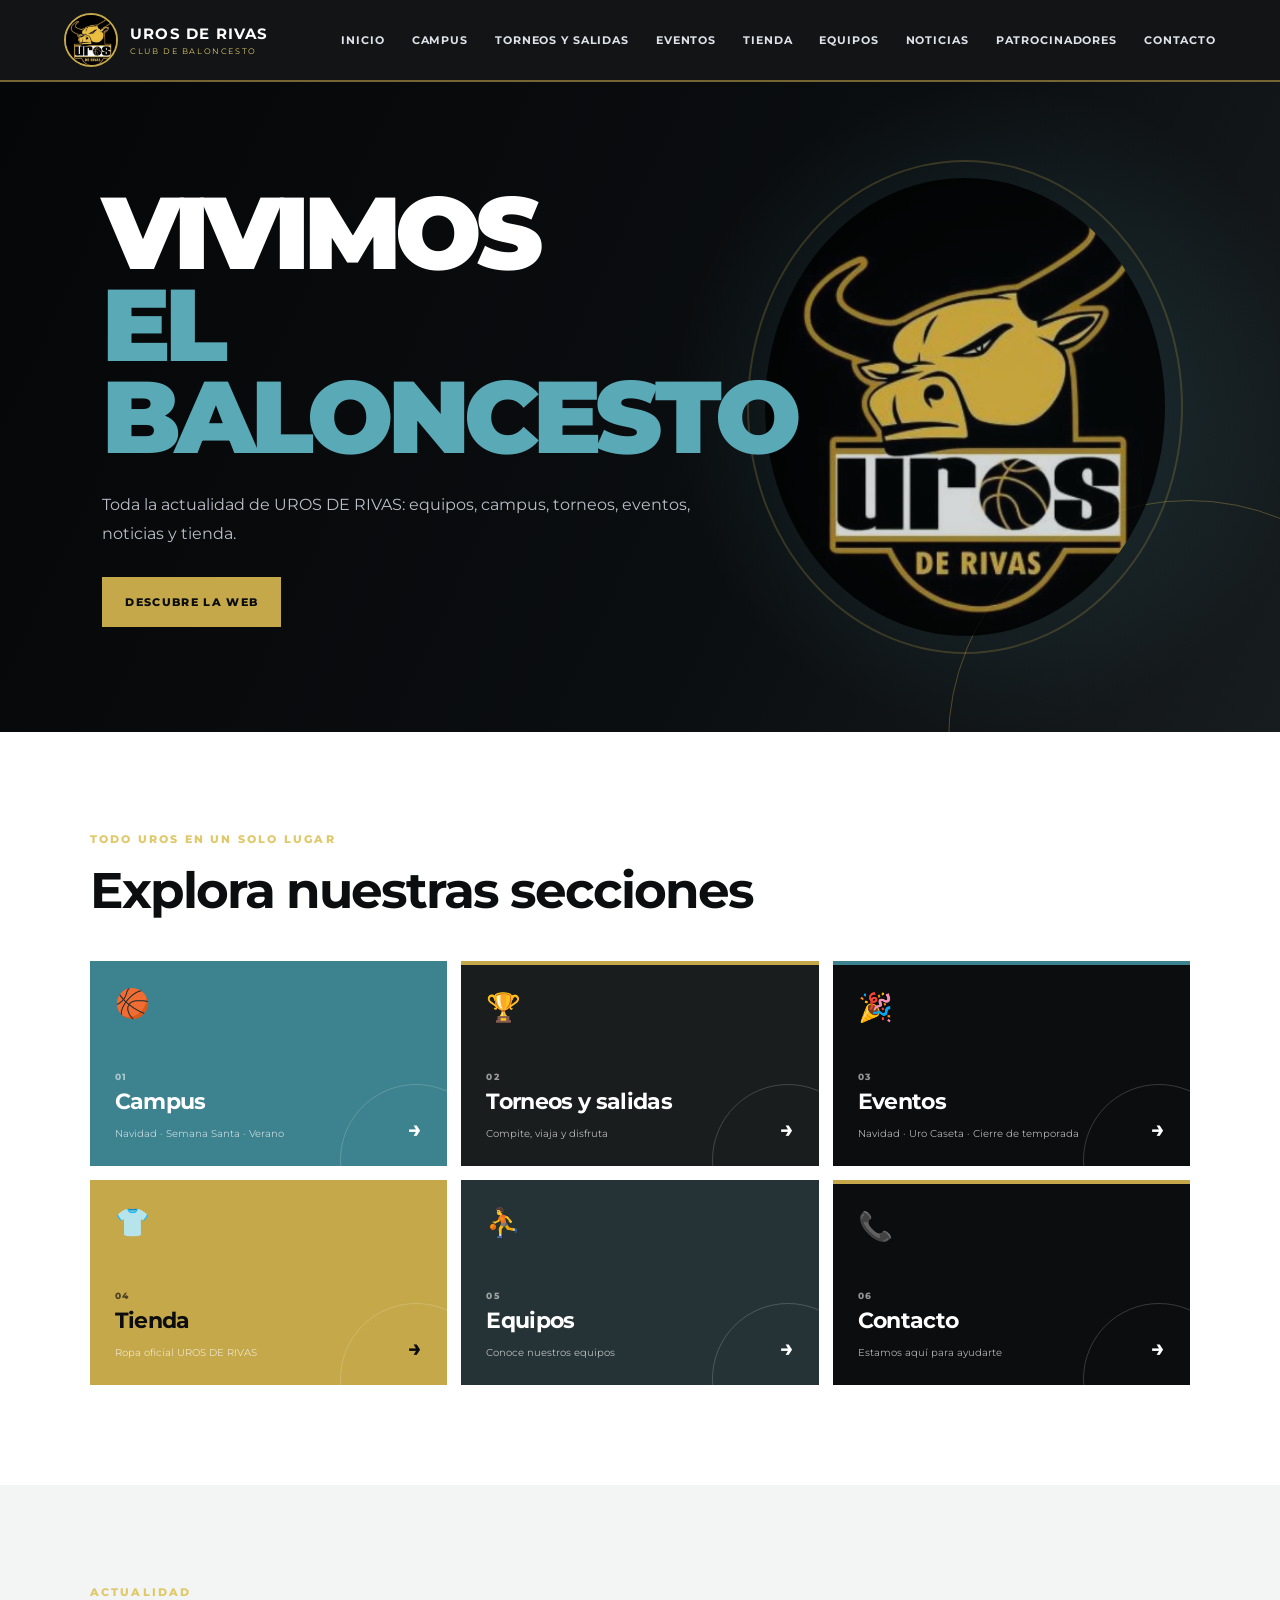
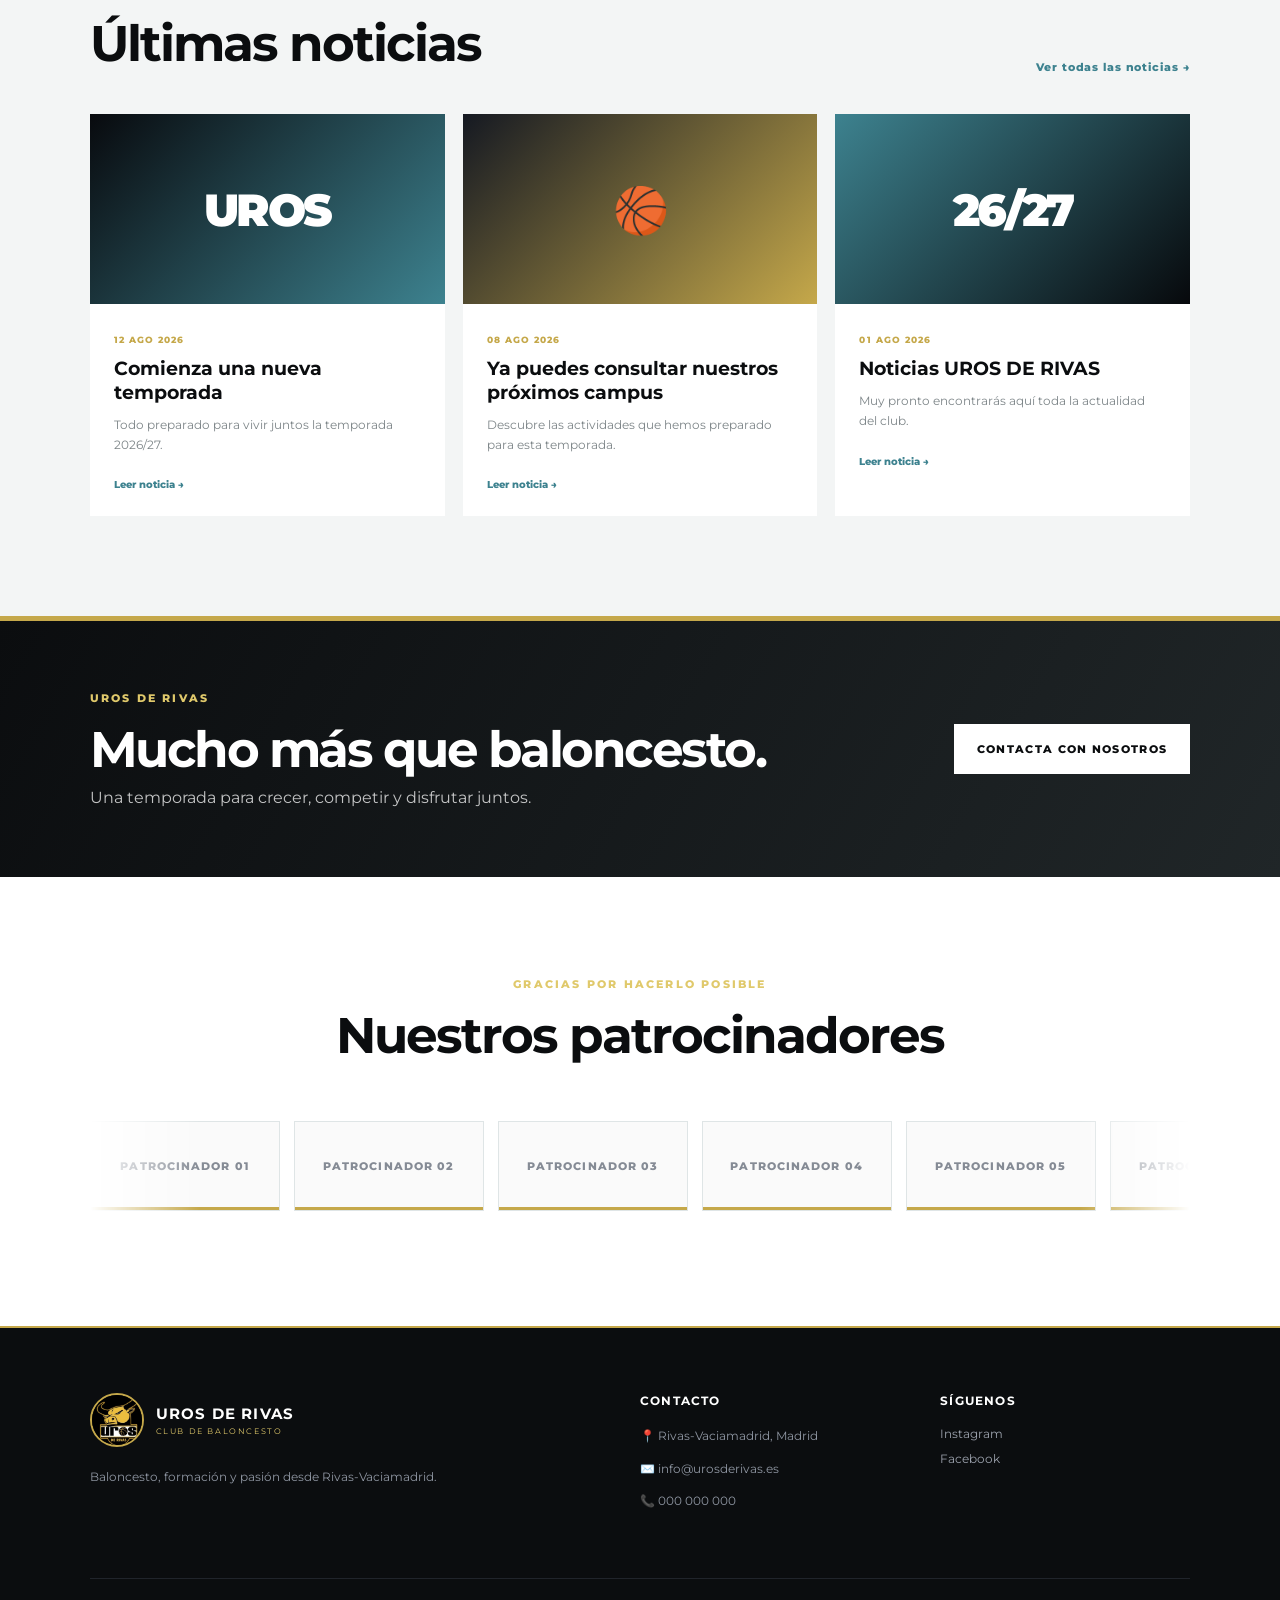
==== index.html @ 4a34b418 "Add files via upload" ====
<!DOCTYPE html>
<html lang="es">
<head>
  <meta charset="UTF-8">
  <meta name="viewport" content="width=device-width, initial-scale=1.0">
  <title>UROS DE RIVAS | Club de Baloncesto</title>
  <meta name="description" content="Web oficial de UROS DE RIVAS - Club de Baloncesto">
  <link rel="stylesheet" href="style.css">
</head>
<body>

<header class="site-header">
  <a class="brand" href="#inicio" aria-label="UROS DE RIVAS - Inicio">
    <img src="img/logo-uros.jpeg" alt="Escudo UROS DE RIVAS">
    <span>
      <strong>UROS DE RIVAS</strong>
      <small>CLUB DE BALONCESTO</small>
    </span>
  </a>

  <button class="menu-toggle" aria-label="Abrir menú" aria-expanded="false">☰</button>

  <nav class="main-nav">
    <a href="#inicio">Inicio</a>
    <a href="#campus">Campus</a>
    <a href="#torneos">Torneos y salidas</a>
    <a href="#eventos">Eventos</a>
    <a href="#tienda">Tienda</a>
    <a href="#equipos">Equipos</a>
    <a href="#noticias">Noticias</a>
    <a href="#patrocinadores">Patrocinadores</a>
    <a href="#contacto">Contacto</a>
  </nav>
</header>

<main id="inicio">

  <section class="hero">
    <div class="hero-content">
      <h1>VIVIMOS<br><span>EL BALONCESTO</span></h1>
      <p class="hero-text">
        Toda la actualidad de UROS DE RIVAS: equipos, campus,
        torneos, eventos, noticias y tienda.
      </p>
      <a class="btn btn-primary" href="#secciones">DESCUBRE LA WEB</a>
    </div>

    <div class="hero-logo">
      <img src="img/logo-uros.jpeg" alt="" aria-hidden="true">
    </div>
  </section>

  <section class="section" id="secciones">
    <div class="section-heading">
      <p class="eyebrow">TODO UROS EN UN SOLO LUGAR</p>
      <h2>Explora nuestras secciones</h2>
    </div>

    <div class="card-grid">
      <a class="feature-card card-campus" id="campus" href="#">
        <span class="card-icon">🏀</span>
        <div>
          <p>01</p>
          <h3>Campus</h3>
          <span>Navidad · Semana Santa · Verano</span>
        </div>
        <b>→</b>
      </a>

      <a class="feature-card card-torneos" id="torneos" href="#">
        <span class="card-icon">🏆</span>
        <div>
          <p>02</p>
          <h3>Torneos y salidas</h3>
          <span>Compite, viaja y disfruta</span>
        </div>
        <b>→</b>
      </a>

      <a class="feature-card card-eventos" id="eventos" href="#">
        <span class="card-icon">🎉</span>
        <div>
          <p>03</p>
          <h3>Eventos</h3>
          <span>Navidad · Uro Caseta · Cierre de temporada</span>
        </div>
        <b>→</b>
      </a>

      <a class="feature-card card-tienda" id="tienda" href="#">
        <span class="card-icon">👕</span>
        <div>
          <p>04</p>
          <h3>Tienda</h3>
          <span>Ropa oficial UROS DE RIVAS</span>
        </div>
        <b>→</b>
      </a>

      <a class="feature-card card-equipos" id="equipos" href="#">
        <span class="card-icon">⛹️</span>
        <div>
          <p>05</p>
          <h3>Equipos</h3>
          <span>Conoce nuestros equipos</span>
        </div>
        <b>→</b>
      </a>

      <a class="feature-card card-contacto" href="#contacto">
        <span class="card-icon">📞</span>
        <div>
          <p>06</p>
          <h3>Contacto</h3>
          <span>Estamos aquí para ayudarte</span>
        </div>
        <b>→</b>
      </a>
    </div>
  </section>

  <section class="news-section section" id="noticias">
    <div class="section-heading news-heading">
      <div>
        <p class="eyebrow">ACTUALIDAD</p>
        <h2>Últimas noticias</h2>
      </div>
      <a class="text-link" href="#">Ver todas las noticias →</a>
    </div>

    <div class="news-grid">
      <article class="news-card">
        <div class="news-image image-one"><span>UROS</span></div>
        <div class="news-body">
          <time>12 AGO 2026</time>
          <h3>Comienza una nueva temporada</h3>
          <p>Todo preparado para vivir juntos la temporada 2026/27.</p>
          <a href="#">Leer noticia →</a>
        </div>
      </article>

      <article class="news-card">
        <div class="news-image image-two"><span>🏀</span></div>
        <div class="news-body">
          <time>08 AGO 2026</time>
          <h3>Ya puedes consultar nuestros próximos campus</h3>
          <p>Descubre las actividades que hemos preparado para esta temporada.</p>
          <a href="#">Leer noticia →</a>
        </div>
      </article>

      <article class="news-card">
        <div class="news-image image-three"><span>26/27</span></div>
        <div class="news-body">
          <time>01 AGO 2026</time>
          <h3>Noticias UROS DE RIVAS</h3>
          <p>Muy pronto encontrarás aquí toda la actualidad del club.</p>
          <a href="#">Leer noticia →</a>
        </div>
      </article>
    </div>
  </section>

  <section class="cta-section">
    <div>
      <p class="eyebrow">UROS DE RIVAS</p>
      <h2>Mucho más que baloncesto.</h2>
      <p>Una temporada para crecer, competir y disfrutar juntos.</p>
    </div>
    <a class="btn btn-light" href="#contacto">CONTACTA CON NOSOTROS</a>
  </section>

  <section class="sponsors-section section" id="patrocinadores">
    <div class="section-heading center">
      <p class="eyebrow">GRACIAS POR HACERLO POSIBLE</p>
      <h2>Nuestros patrocinadores</h2>
    </div>

    <div class="sponsor-marquee" aria-label="Patrocinadores">
      <div class="sponsor-track">
        <div class="sponsor">PATROCINADOR 01</div>
        <div class="sponsor">PATROCINADOR 02</div>
        <div class="sponsor">PATROCINADOR 03</div>
        <div class="sponsor">PATROCINADOR 04</div>
        <div class="sponsor">PATROCINADOR 05</div>
        <div class="sponsor">PATROCINADOR 06</div>
        <div class="sponsor">PATROCINADOR 01</div>
        <div class="sponsor">PATROCINADOR 02</div>
        <div class="sponsor">PATROCINADOR 03</div>
        <div class="sponsor">PATROCINADOR 04</div>
        <div class="sponsor">PATROCINADOR 05</div>
        <div class="sponsor">PATROCINADOR 06</div>
      </div>
    </div>
  </section>

</main>

<footer id="contacto">
  <div class="footer-main">
    <div>
      <a class="brand footer-brand" href="#inicio">
        <img src="img/logo-uros.jpeg" alt="Escudo UROS DE RIVAS">
        <span>
          <strong>UROS DE RIVAS</strong>
          <small>CLUB DE BALONCESTO</small>
        </span>
      </a>
      <p>Baloncesto, formación y pasión desde Rivas-Vaciamadrid.</p>
    </div>

    <div class="footer-contact">
      <h3>Contacto</h3>
      <p>📍 Rivas-Vaciamadrid, Madrid</p>
      <p>✉️ info@urosderivas.es</p>
      <p>📞 000 000 000</p>
    </div>

    <div>
      <h3>Síguenos</h3>
      <div class="socials">
        <a href="#">Instagram</a>
        <a href="#">Facebook</a>
      </div>
    </div>
  </div>

  <div class="footer-bottom">
    <span>© 2026 UROS DE RIVAS</span>
    <span>Todos los derechos reservados</span>
  </div>
</footer>

<script src="script.js"></script>
</body>
</html>
---- style.css ----
@import url('https://fonts.googleapis.com/css2?family=Montserrat:wght@400;500;600;700;800;900&display=swap');

:root {
  --black: #0b0d0f;
  --black-2: #1a1d1e;
  --white: #ffffff;
  --gold: #c5a84a;
  --gold-light: #e0c96b;
  --turquoise: #3d828f;
  --turquoise-light: #5aa9b6;
  --gray: #7d8588;
  --light: #f3f5f5;
  --line: #dfe5e6;
}

* { box-sizing: border-box; }
html { scroll-behavior: smooth; }
body {
  margin: 0;
  font-family: 'Montserrat', Arial, sans-serif;
  color: var(--black);
  background: var(--white);
}
a { color: inherit; text-decoration: none; }

.site-header {
  position: sticky;
  top: 0;
  z-index: 20;
  min-height: 82px;
  padding: 0 5vw;
  display: flex;
  align-items: center;
  justify-content: space-between;
  background: rgba(11,13,15,.97);
  color: white;
  border-bottom: 2px solid rgba(197,168,74,.55);
  backdrop-filter: blur(12px);
}

.brand {
  display: flex;
  align-items: center;
  gap: 12px;
}
.brand img {
  width: 54px;
  height: 54px;
  object-fit: cover;
  border-radius: 50%;
  border: 2px solid var(--gold);
  background: var(--black);
}
.brand strong {
  display: block;
  font-size: 15px;
  letter-spacing: .08em;
}
.brand small {
  display: block;
  margin-top: 3px;
  color: var(--gold-light);
  font-size: 8px;
  letter-spacing: .2em;
}

.main-nav {
  display: flex;
  align-items: center;
  gap: 27px;
}
.main-nav a {
  font-size: 11px;
  font-weight: 700;
  letter-spacing: .08em;
  text-transform: uppercase;
  color: #dfe2e8;
  transition: .2s ease;
}
.main-nav a:hover { color: var(--gold-light); }

.menu-toggle {
  display: none;
  border: 0;
  background: none;
  color: white;
  font-size: 26px;
  cursor: pointer;
}

.hero {
  min-height: 650px;
  position: relative;
  overflow: hidden;
  display: flex;
  align-items: center;
  padding: 80px 8vw;
  background:
    radial-gradient(circle at 78% 50%, rgba(61,130,143,.28), transparent 31%),
    linear-gradient(115deg, #050608 0%, #0b0e10 60%, #171c1e 100%);
  color: white;
}
.hero::after {
  content: '';
  position: absolute;
  width: 480px;
  height: 480px;
  right: -150px;
  bottom: -250px;
  border: 1px solid rgba(197,168,74,.35);
  border-radius: 50%;
}
.hero-content { max-width: 760px; position: relative; z-index: 2; }
.eyebrow {
  margin: 0 0 14px;
  color: var(--gold-light);
  font-size: 11px;
  font-weight: 800;
  letter-spacing: .2em;
}
.hero h1 {
  margin: 0;
  font-size: clamp(52px, 8vw, 105px);
  line-height: .9;
  font-weight: 900;
  letter-spacing: -.06em;
}
.hero h1 span { color: var(--turquoise-light); }
.hero-text {
  max-width: 590px;
  margin: 28px 0;
  color: #b9bec8;
  font-size: 16px;
  line-height: 1.8;
}
.btn {
  display: inline-flex;
  align-items: center;
  justify-content: center;
  min-height: 50px;
  padding: 0 23px;
  font-size: 11px;
  font-weight: 800;
  letter-spacing: .12em;
  transition: transform .2s ease, background .2s ease;
}
.btn:hover { transform: translateY(-2px); }
.btn-primary { background: var(--gold); color: var(--black); }
.btn-light { background: white; color: var(--black); }

.hero-logo {
  position: absolute;
  z-index: 1;
  right: 9%;
  top: 50%;
  width: min(34vw, 400px);
  aspect-ratio: 1;
  transform: translateY(-50%);
  display: grid;
  place-items: center;
  opacity: .82;
}
.hero-logo::before {
  content: '';
  position: absolute;
  inset: -18px;
  border: 2px solid rgba(197,168,74,.28);
  border-radius: 50%;
}
.hero-logo img {
  width: 100%;
  height: 100%;
  object-fit: cover;
  border-radius: 50%;
  mix-blend-mode: screen;
}

.section { padding: 100px 7vw; }
.section-heading { margin-bottom: 40px; }
.section-heading h2 {
  margin: 0;
  font-size: clamp(31px, 4vw, 50px);
  letter-spacing: -.04em;
}
.center { text-align: center; }

.card-grid {
  display: grid;
  grid-template-columns: repeat(3, 1fr);
  gap: 14px;
}
.feature-card {
  min-height: 205px;
  padding: 25px;
  display: flex;
  flex-direction: column;
  justify-content: space-between;
  position: relative;
  overflow: hidden;
  color: white;
  background: var(--black);
  transition: transform .25s ease, box-shadow .25s ease;
}
.feature-card:hover {
  transform: translateY(-5px);
  box-shadow: 0 16px 35px rgba(11,13,15,.16);
}
.feature-card::before {
  content: '';
  position: absolute;
  width: 150px;
  height: 150px;
  right: -45px;
  bottom: -70px;
  border: 1px solid rgba(255,255,255,.18);
  border-radius: 50%;
}
.card-campus { background: var(--turquoise); }
.card-torneos { background: var(--black-2); border-top: 4px solid var(--gold); }
.card-eventos { background: var(--black); border-top: 4px solid var(--turquoise); }
.card-tienda { background: var(--gold); color: var(--black); }
.card-equipos { background: #253337; }
.card-contacto { background: var(--black); border-top: 4px solid var(--gold); }

.card-icon { font-size: 28px; }
.feature-card p {
  margin: 0 0 6px;
  color: rgba(255,255,255,.55);
  font-size: 9px;
  font-weight: 800;
  letter-spacing: .15em;
}
.card-tienda p,
.card-tienda span:not(.card-icon) { color: rgba(11,13,15,.65); }
.feature-card h3 {
  margin: 0 0 7px;
  font-size: 22px;
  letter-spacing: -.03em;
}
.feature-card span:not(.card-icon) {
  color: rgba(255,255,255,.68);
  font-size: 10px;
  line-height: 1.5;
}
.feature-card b {
  position: absolute;
  right: 25px;
  bottom: 23px;
  font-size: 23px;
}

.news-section { background: var(--light); }
.news-heading {
  display: flex;
  align-items: end;
  justify-content: space-between;
}
.text-link {
  color: var(--turquoise);
  font-size: 11px;
  font-weight: 800;
  letter-spacing: .08em;
}
.news-grid {
  display: grid;
  grid-template-columns: repeat(3, 1fr);
  gap: 18px;
}
.news-card { background: white; }
.news-image {
  height: 190px;
  display: grid;
  place-items: center;
  color: white;
  font-size: 45px;
  font-weight: 900;
  letter-spacing: -.06em;
}
.image-one { background: linear-gradient(135deg, #080a0e, #3d828f); }
.image-two { background: linear-gradient(135deg, #151922, #c5a84a); }
.image-three { background: linear-gradient(135deg, #3d828f, #07090c); }
.news-body { padding: 24px; }
.news-body time {
  color: var(--gold);
  font-size: 9px;
  font-weight: 800;
  letter-spacing: .12em;
}
.news-body h3 {
  margin: 10px 0;
  font-size: 19px;
  line-height: 1.25;
}
.news-body p {
  margin: 0 0 18px;
  color: var(--gray);
  font-size: 12px;
  line-height: 1.7;
}
.news-body a {
  font-size: 10px;
  font-weight: 800;
  color: var(--turquoise);
}

.cta-section {
  padding: 70px 7vw;
  display: flex;
  align-items: center;
  justify-content: space-between;
  gap: 30px;
  background: linear-gradient(120deg, var(--black), #202628);
  color: white;
  border-top: 5px solid var(--gold);
}
.cta-section .eyebrow { color: var(--gold-light); }
.cta-section h2 {
  margin: 0 0 8px;
  font-size: clamp(30px, 4vw, 50px);
  letter-spacing: -.05em;
}
.cta-section p:last-child { margin: 0; color: rgba(255,255,255,.75); }

.sponsors-section { overflow: hidden; }
.sponsor-marquee {
  overflow: hidden;
  padding: 15px 0;
  mask-image: linear-gradient(to right, transparent, black 10%, black 90%, transparent);
}
.sponsor-track {
  width: max-content;
  display: flex;
  gap: 14px;
  animation: marquee 25s linear infinite;
}
.sponsor {
  min-width: 190px;
  height: 90px;
  display: grid;
  place-items: center;
  padding: 15px;
  border: 1px solid var(--line);
  background: #fafafa;
  color: #858b95;
  font-size: 11px;
  font-weight: 800;
  letter-spacing: .1em;
  box-shadow: inset 0 -3px 0 var(--gold);
}
@keyframes marquee { to { transform: translateX(-50%); } }

footer {
  background: var(--black);
  color: white;
  padding: 65px 7vw 20px;
  border-top: 2px solid var(--gold);
}
.footer-main {
  display: grid;
  grid-template-columns: 2fr 1fr 1fr;
  gap: 50px;
  padding-bottom: 55px;
}
.footer-brand { margin-bottom: 20px; }
.footer-main p {
  color: #8f96a2;
  font-size: 12px;
  line-height: 1.7;
}
.footer-main h3 {
  margin: 0 0 18px;
  font-size: 12px;
  letter-spacing: .1em;
  text-transform: uppercase;
}
.socials { display: flex; flex-direction: column; gap: 10px; }
.socials a { color: #9ca2ad; font-size: 12px; }
.socials a:hover { color: var(--gold-light); }
.footer-bottom {
  display: flex;
  justify-content: space-between;
  padding-top: 20px;
  border-top: 1px solid #20242b;
  color: #646b76;
  font-size: 9px;
  letter-spacing: .08em;
  text-transform: uppercase;
}

@media (max-width: 900px) {
  .main-nav { gap: 14px; }
  .main-nav a { font-size: 9px; }
  .card-grid, .news-grid { grid-template-columns: repeat(2, 1fr); }
  .hero { min-height: 580px; }
  .hero-logo { right: -8%; width: 390px; opacity: .28; }
}

@media (max-width: 680px) {
  .site-header { min-height: 70px; }
  .brand img { width: 48px; height: 48px; }
  .menu-toggle { display: block; }
  .main-nav {
    position: absolute;
    left: 0;
    right: 0;
    top: 70px;
    display: none;
    flex-direction: column;
    align-items: stretch;
    gap: 0;
    background: var(--black);
  }
  .main-nav.open { display: flex; }
  .main-nav a { padding: 16px 7vw; border-top: 1px solid #20242b; }
  .hero { padding: 70px 7vw; }
  .hero h1 { font-size: 54px; }
  .hero-logo { right: -25%; width: 330px; opacity: .22; }
  .section { padding: 70px 6vw; }
  .card-grid, .news-grid { grid-template-columns: 1fr; }
  .feature-card { min-height: 180px; }
  .news-heading, .cta-section { align-items: flex-start; flex-direction: column; }
  .cta-section { padding: 60px 6vw; }
  .footer-main { grid-template-columns: 1fr; gap: 30px; }
  .footer-bottom { flex-direction: column; gap: 8px; }
}
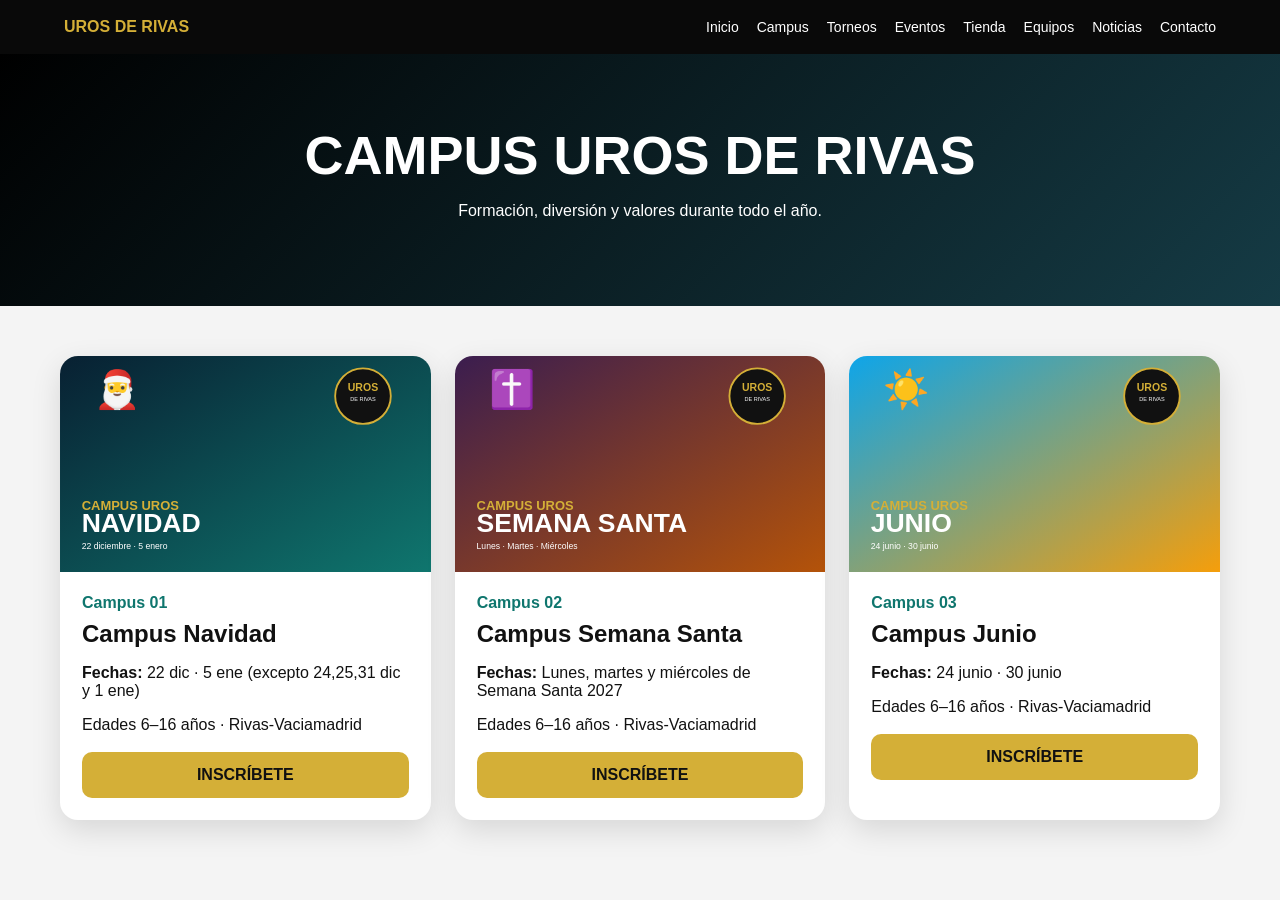
==== commit 9353c44e: "Add files via upload" ====
--- a/index.html
+++ b/index.html
@@ -1,236 +1,9 @@
-<!DOCTYPE html>
-<html lang="es">
-<head>
-  <meta charset="UTF-8">
-  <meta name="viewport" content="width=device-width, initial-scale=1.0">
-  <title>UROS DE RIVAS | Club de Baloncesto</title>
-  <meta name="description" content="Web oficial de UROS DE RIVAS - Club de Baloncesto">
-  <link rel="stylesheet" href="style.css">
-</head>
-<body>
-
-<header class="site-header">
-  <a class="brand" href="#inicio" aria-label="UROS DE RIVAS - Inicio">
-    <img src="img/logo-uros.jpeg" alt="Escudo UROS DE RIVAS">
-    <span>
-      <strong>UROS DE RIVAS</strong>
-      <small>CLUB DE BALONCESTO</small>
-    </span>
-  </a>
-
-  <button class="menu-toggle" aria-label="Abrir menú" aria-expanded="false">☰</button>
-
-  <nav class="main-nav">
-    <a href="#inicio">Inicio</a>
-    <a href="#campus">Campus</a>
-    <a href="#torneos">Torneos y salidas</a>
-    <a href="#eventos">Eventos</a>
-    <a href="#tienda">Tienda</a>
-    <a href="#equipos">Equipos</a>
-    <a href="#noticias">Noticias</a>
-    <a href="#patrocinadores">Patrocinadores</a>
-    <a href="#contacto">Contacto</a>
-  </nav>
-</header>
-
-<main id="inicio">
-
-  <section class="hero">
-    <div class="hero-content">
-      <h1>VIVIMOS<br><span>EL BALONCESTO</span></h1>
-      <p class="hero-text">
-        Toda la actualidad de UROS DE RIVAS: equipos, campus,
-        torneos, eventos, noticias y tienda.
-      </p>
-      <a class="btn btn-primary" href="#secciones">DESCUBRE LA WEB</a>
-    </div>
-
-    <div class="hero-logo">
-      <img src="img/logo-uros.jpeg" alt="" aria-hidden="true">
-    </div>
-  </section>
-
-  <section class="section" id="secciones">
-    <div class="section-heading">
-      <p class="eyebrow">TODO UROS EN UN SOLO LUGAR</p>
-      <h2>Explora nuestras secciones</h2>
-    </div>
-
-    <div class="card-grid">
-      <a class="feature-card card-campus" id="campus" href="#">
-        <span class="card-icon">🏀</span>
-        <div>
-          <p>01</p>
-          <h3>Campus</h3>
-          <span>Navidad · Semana Santa · Verano</span>
-        </div>
-        <b>→</b>
-      </a>
-
-      <a class="feature-card card-torneos" id="torneos" href="#">
-        <span class="card-icon">🏆</span>
-        <div>
-          <p>02</p>
-          <h3>Torneos y salidas</h3>
-          <span>Compite, viaja y disfruta</span>
-        </div>
-        <b>→</b>
-      </a>
-
-      <a class="feature-card card-eventos" id="eventos" href="#">
-        <span class="card-icon">🎉</span>
-        <div>
-          <p>03</p>
-          <h3>Eventos</h3>
-          <span>Navidad · Uro Caseta · Cierre de temporada</span>
-        </div>
-        <b>→</b>
-      </a>
-
-      <a class="feature-card card-tienda" id="tienda" href="#">
-        <span class="card-icon">👕</span>
-        <div>
-          <p>04</p>
-          <h3>Tienda</h3>
-          <span>Ropa oficial UROS DE RIVAS</span>
-        </div>
-        <b>→</b>
-      </a>
-
-      <a class="feature-card card-equipos" id="equipos" href="#">
-        <span class="card-icon">⛹️</span>
-        <div>
-          <p>05</p>
-          <h3>Equipos</h3>
-          <span>Conoce nuestros equipos</span>
-        </div>
-        <b>→</b>
-      </a>
-
-      <a class="feature-card card-contacto" href="#contacto">
-        <span class="card-icon">📞</span>
-        <div>
-          <p>06</p>
-          <h3>Contacto</h3>
-          <span>Estamos aquí para ayudarte</span>
-        </div>
-        <b>→</b>
-      </a>
-    </div>
-  </section>
-
-  <section class="news-section section" id="noticias">
-    <div class="section-heading news-heading">
-      <div>
-        <p class="eyebrow">ACTUALIDAD</p>
-        <h2>Últimas noticias</h2>
-      </div>
-      <a class="text-link" href="#">Ver todas las noticias →</a>
-    </div>
-
-    <div class="news-grid">
-      <article class="news-card">
-        <div class="news-image image-one"><span>UROS</span></div>
-        <div class="news-body">
-          <time>12 AGO 2026</time>
-          <h3>Comienza una nueva temporada</h3>
-          <p>Todo preparado para vivir juntos la temporada 2026/27.</p>
-          <a href="#">Leer noticia →</a>
-        </div>
-      </article>
-
-      <article class="news-card">
-        <div class="news-image image-two"><span>🏀</span></div>
-        <div class="news-body">
-          <time>08 AGO 2026</time>
-          <h3>Ya puedes consultar nuestros próximos campus</h3>
-          <p>Descubre las actividades que hemos preparado para esta temporada.</p>
-          <a href="#">Leer noticia →</a>
-        </div>
-      </article>
-
-      <article class="news-card">
-        <div class="news-image image-three"><span>26/27</span></div>
-        <div class="news-body">
-          <time>01 AGO 2026</time>
-          <h3>Noticias UROS DE RIVAS</h3>
-          <p>Muy pronto encontrarás aquí toda la actualidad del club.</p>
-          <a href="#">Leer noticia →</a>
-        </div>
-      </article>
-    </div>
-  </section>
-
-  <section class="cta-section">
-    <div>
-      <p class="eyebrow">UROS DE RIVAS</p>
-      <h2>Mucho más que baloncesto.</h2>
-      <p>Una temporada para crecer, competir y disfrutar juntos.</p>
-    </div>
-    <a class="btn btn-light" href="#contacto">CONTACTA CON NOSOTROS</a>
-  </section>
-
-  <section class="sponsors-section section" id="patrocinadores">
-    <div class="section-heading center">
-      <p class="eyebrow">GRACIAS POR HACERLO POSIBLE</p>
-      <h2>Nuestros patrocinadores</h2>
-    </div>
-
-    <div class="sponsor-marquee" aria-label="Patrocinadores">
-      <div class="sponsor-track">
-        <div class="sponsor">PATROCINADOR 01</div>
-        <div class="sponsor">PATROCINADOR 02</div>
-        <div class="sponsor">PATROCINADOR 03</div>
-        <div class="sponsor">PATROCINADOR 04</div>
-        <div class="sponsor">PATROCINADOR 05</div>
-        <div class="sponsor">PATROCINADOR 06</div>
-        <div class="sponsor">PATROCINADOR 01</div>
-        <div class="sponsor">PATROCINADOR 02</div>
-        <div class="sponsor">PATROCINADOR 03</div>
-        <div class="sponsor">PATROCINADOR 04</div>
-        <div class="sponsor">PATROCINADOR 05</div>
-        <div class="sponsor">PATROCINADOR 06</div>
-      </div>
-    </div>
-  </section>
-
-</main>
-
-<footer id="contacto">
-  <div class="footer-main">
-    <div>
-      <a class="brand footer-brand" href="#inicio">
-        <img src="img/logo-uros.jpeg" alt="Escudo UROS DE RIVAS">
-        <span>
-          <strong>UROS DE RIVAS</strong>
-          <small>CLUB DE BALONCESTO</small>
-        </span>
-      </a>
-      <p>Baloncesto, formación y pasión desde Rivas-Vaciamadrid.</p>
-    </div>
-
-    <div class="footer-contact">
-      <h3>Contacto</h3>
-      <p>📍 Rivas-Vaciamadrid, Madrid</p>
-      <p>✉️ info@urosderivas.es</p>
-      <p>📞 000 000 000</p>
-    </div>
-
-    <div>
-      <h3>Síguenos</h3>
-      <div class="socials">
-        <a href="#">Instagram</a>
-        <a href="#">Facebook</a>
-      </div>
-    </div>
-  </div>
-
-  <div class="footer-bottom">
-    <span>© 2026 UROS DE RIVAS</span>
-    <span>Todos los derechos reservados</span>
-  </div>
-</footer>
-
-<script src="script.js"></script>
-</body>
-</html>
+<!DOCTYPE html><html lang='es'><head><meta charset='UTF-8'><meta name='viewport' content='width=device-width,initial-scale=1'>
+<title>UROS DE RIVAS</title><link rel='stylesheet' href='style.css'></head><body>
+<header><div class='logo'>UROS DE RIVAS</div><nav><a>Inicio</a><a>Campus</a><a>Torneos</a><a>Eventos</a><a>Tienda</a><a>Equipos</a><a>Noticias</a><a>Contacto</a></nav></header>
+<section class='hero'><h1>CAMPUS UROS DE RIVAS</h1><p>Formación, diversión y valores durante todo el año.</p></section>
+<section class='campus'>
+<div class='card'><img src='img/campus-navidad.svg'><div class='b'><span>Campus 01</span><h2>Campus Navidad</h2><p><b>Fechas:</b> 22 dic · 5 ene (excepto 24,25,31 dic y 1 ene)</p><p>Edades 6–16 años · Rivas-Vaciamadrid</p><a class='btn'>INSCRÍBETE</a></div></div>
+<div class='card'><img src='img/campus-semanasanta.svg'><div class='b'><span>Campus 02</span><h2>Campus Semana Santa</h2><p><b>Fechas:</b> Lunes, martes y miércoles de Semana Santa 2027</p><p>Edades 6–16 años · Rivas-Vaciamadrid</p><a class='btn'>INSCRÍBETE</a></div></div>
+<div class='card'><img src='img/campus-junio.svg'><div class='b'><span>Campus 03</span><h2>Campus Junio</h2><p><b>Fechas:</b> 24 junio · 30 junio</p><p>Edades 6–16 años · Rivas-Vaciamadrid</p><a class='btn'>INSCRÍBETE</a></div></div>
+</section><script src='script.js'></script></body></html>
--- a/style.css
+++ b/style.css
@@ -1,425 +1 @@
-@import url('https://fonts.googleapis.com/css2?family=Montserrat:wght@400;500;600;700;800;900&display=swap');
-
-:root {
-  --black: #0b0d0f;
-  --black-2: #1a1d1e;
-  --white: #ffffff;
-  --gold: #c5a84a;
-  --gold-light: #e0c96b;
-  --turquoise: #3d828f;
-  --turquoise-light: #5aa9b6;
-  --gray: #7d8588;
-  --light: #f3f5f5;
-  --line: #dfe5e6;
-}
-
-* { box-sizing: border-box; }
-html { scroll-behavior: smooth; }
-body {
-  margin: 0;
-  font-family: 'Montserrat', Arial, sans-serif;
-  color: var(--black);
-  background: var(--white);
-}
-a { color: inherit; text-decoration: none; }
-
-.site-header {
-  position: sticky;
-  top: 0;
-  z-index: 20;
-  min-height: 82px;
-  padding: 0 5vw;
-  display: flex;
-  align-items: center;
-  justify-content: space-between;
-  background: rgba(11,13,15,.97);
-  color: white;
-  border-bottom: 2px solid rgba(197,168,74,.55);
-  backdrop-filter: blur(12px);
-}
-
-.brand {
-  display: flex;
-  align-items: center;
-  gap: 12px;
-}
-.brand img {
-  width: 54px;
-  height: 54px;
-  object-fit: cover;
-  border-radius: 50%;
-  border: 2px solid var(--gold);
-  background: var(--black);
-}
-.brand strong {
-  display: block;
-  font-size: 15px;
-  letter-spacing: .08em;
-}
-.brand small {
-  display: block;
-  margin-top: 3px;
-  color: var(--gold-light);
-  font-size: 8px;
-  letter-spacing: .2em;
-}
-
-.main-nav {
-  display: flex;
-  align-items: center;
-  gap: 27px;
-}
-.main-nav a {
-  font-size: 11px;
-  font-weight: 700;
-  letter-spacing: .08em;
-  text-transform: uppercase;
-  color: #dfe2e8;
-  transition: .2s ease;
-}
-.main-nav a:hover { color: var(--gold-light); }
-
-.menu-toggle {
-  display: none;
-  border: 0;
-  background: none;
-  color: white;
-  font-size: 26px;
-  cursor: pointer;
-}
-
-.hero {
-  min-height: 650px;
-  position: relative;
-  overflow: hidden;
-  display: flex;
-  align-items: center;
-  padding: 80px 8vw;
-  background:
-    radial-gradient(circle at 78% 50%, rgba(61,130,143,.28), transparent 31%),
-    linear-gradient(115deg, #050608 0%, #0b0e10 60%, #171c1e 100%);
-  color: white;
-}
-.hero::after {
-  content: '';
-  position: absolute;
-  width: 480px;
-  height: 480px;
-  right: -150px;
-  bottom: -250px;
-  border: 1px solid rgba(197,168,74,.35);
-  border-radius: 50%;
-}
-.hero-content { max-width: 760px; position: relative; z-index: 2; }
-.eyebrow {
-  margin: 0 0 14px;
-  color: var(--gold-light);
-  font-size: 11px;
-  font-weight: 800;
-  letter-spacing: .2em;
-}
-.hero h1 {
-  margin: 0;
-  font-size: clamp(52px, 8vw, 105px);
-  line-height: .9;
-  font-weight: 900;
-  letter-spacing: -.06em;
-}
-.hero h1 span { color: var(--turquoise-light); }
-.hero-text {
-  max-width: 590px;
-  margin: 28px 0;
-  color: #b9bec8;
-  font-size: 16px;
-  line-height: 1.8;
-}
-.btn {
-  display: inline-flex;
-  align-items: center;
-  justify-content: center;
-  min-height: 50px;
-  padding: 0 23px;
-  font-size: 11px;
-  font-weight: 800;
-  letter-spacing: .12em;
-  transition: transform .2s ease, background .2s ease;
-}
-.btn:hover { transform: translateY(-2px); }
-.btn-primary { background: var(--gold); color: var(--black); }
-.btn-light { background: white; color: var(--black); }
-
-.hero-logo {
-  position: absolute;
-  z-index: 1;
-  right: 9%;
-  top: 50%;
-  width: min(34vw, 400px);
-  aspect-ratio: 1;
-  transform: translateY(-50%);
-  display: grid;
-  place-items: center;
-  opacity: .82;
-}
-.hero-logo::before {
-  content: '';
-  position: absolute;
-  inset: -18px;
-  border: 2px solid rgba(197,168,74,.28);
-  border-radius: 50%;
-}
-.hero-logo img {
-  width: 100%;
-  height: 100%;
-  object-fit: cover;
-  border-radius: 50%;
-  mix-blend-mode: screen;
-}
-
-.section { padding: 100px 7vw; }
-.section-heading { margin-bottom: 40px; }
-.section-heading h2 {
-  margin: 0;
-  font-size: clamp(31px, 4vw, 50px);
-  letter-spacing: -.04em;
-}
-.center { text-align: center; }
-
-.card-grid {
-  display: grid;
-  grid-template-columns: repeat(3, 1fr);
-  gap: 14px;
-}
-.feature-card {
-  min-height: 205px;
-  padding: 25px;
-  display: flex;
-  flex-direction: column;
-  justify-content: space-between;
-  position: relative;
-  overflow: hidden;
-  color: white;
-  background: var(--black);
-  transition: transform .25s ease, box-shadow .25s ease;
-}
-.feature-card:hover {
-  transform: translateY(-5px);
-  box-shadow: 0 16px 35px rgba(11,13,15,.16);
-}
-.feature-card::before {
-  content: '';
-  position: absolute;
-  width: 150px;
-  height: 150px;
-  right: -45px;
-  bottom: -70px;
-  border: 1px solid rgba(255,255,255,.18);
-  border-radius: 50%;
-}
-.card-campus { background: var(--turquoise); }
-.card-torneos { background: var(--black-2); border-top: 4px solid var(--gold); }
-.card-eventos { background: var(--black); border-top: 4px solid var(--turquoise); }
-.card-tienda { background: var(--gold); color: var(--black); }
-.card-equipos { background: #253337; }
-.card-contacto { background: var(--black); border-top: 4px solid var(--gold); }
-
-.card-icon { font-size: 28px; }
-.feature-card p {
-  margin: 0 0 6px;
-  color: rgba(255,255,255,.55);
-  font-size: 9px;
-  font-weight: 800;
-  letter-spacing: .15em;
-}
-.card-tienda p,
-.card-tienda span:not(.card-icon) { color: rgba(11,13,15,.65); }
-.feature-card h3 {
-  margin: 0 0 7px;
-  font-size: 22px;
-  letter-spacing: -.03em;
-}
-.feature-card span:not(.card-icon) {
-  color: rgba(255,255,255,.68);
-  font-size: 10px;
-  line-height: 1.5;
-}
-.feature-card b {
-  position: absolute;
-  right: 25px;
-  bottom: 23px;
-  font-size: 23px;
-}
-
-.news-section { background: var(--light); }
-.news-heading {
-  display: flex;
-  align-items: end;
-  justify-content: space-between;
-}
-.text-link {
-  color: var(--turquoise);
-  font-size: 11px;
-  font-weight: 800;
-  letter-spacing: .08em;
-}
-.news-grid {
-  display: grid;
-  grid-template-columns: repeat(3, 1fr);
-  gap: 18px;
-}
-.news-card { background: white; }
-.news-image {
-  height: 190px;
-  display: grid;
-  place-items: center;
-  color: white;
-  font-size: 45px;
-  font-weight: 900;
-  letter-spacing: -.06em;
-}
-.image-one { background: linear-gradient(135deg, #080a0e, #3d828f); }
-.image-two { background: linear-gradient(135deg, #151922, #c5a84a); }
-.image-three { background: linear-gradient(135deg, #3d828f, #07090c); }
-.news-body { padding: 24px; }
-.news-body time {
-  color: var(--gold);
-  font-size: 9px;
-  font-weight: 800;
-  letter-spacing: .12em;
-}
-.news-body h3 {
-  margin: 10px 0;
-  font-size: 19px;
-  line-height: 1.25;
-}
-.news-body p {
-  margin: 0 0 18px;
-  color: var(--gray);
-  font-size: 12px;
-  line-height: 1.7;
-}
-.news-body a {
-  font-size: 10px;
-  font-weight: 800;
-  color: var(--turquoise);
-}
-
-.cta-section {
-  padding: 70px 7vw;
-  display: flex;
-  align-items: center;
-  justify-content: space-between;
-  gap: 30px;
-  background: linear-gradient(120deg, var(--black), #202628);
-  color: white;
-  border-top: 5px solid var(--gold);
-}
-.cta-section .eyebrow { color: var(--gold-light); }
-.cta-section h2 {
-  margin: 0 0 8px;
-  font-size: clamp(30px, 4vw, 50px);
-  letter-spacing: -.05em;
-}
-.cta-section p:last-child { margin: 0; color: rgba(255,255,255,.75); }
-
-.sponsors-section { overflow: hidden; }
-.sponsor-marquee {
-  overflow: hidden;
-  padding: 15px 0;
-  mask-image: linear-gradient(to right, transparent, black 10%, black 90%, transparent);
-}
-.sponsor-track {
-  width: max-content;
-  display: flex;
-  gap: 14px;
-  animation: marquee 25s linear infinite;
-}
-.sponsor {
-  min-width: 190px;
-  height: 90px;
-  display: grid;
-  place-items: center;
-  padding: 15px;
-  border: 1px solid var(--line);
-  background: #fafafa;
-  color: #858b95;
-  font-size: 11px;
-  font-weight: 800;
-  letter-spacing: .1em;
-  box-shadow: inset 0 -3px 0 var(--gold);
-}
-@keyframes marquee { to { transform: translateX(-50%); } }
-
-footer {
-  background: var(--black);
-  color: white;
-  padding: 65px 7vw 20px;
-  border-top: 2px solid var(--gold);
-}
-.footer-main {
-  display: grid;
-  grid-template-columns: 2fr 1fr 1fr;
-  gap: 50px;
-  padding-bottom: 55px;
-}
-.footer-brand { margin-bottom: 20px; }
-.footer-main p {
-  color: #8f96a2;
-  font-size: 12px;
-  line-height: 1.7;
-}
-.footer-main h3 {
-  margin: 0 0 18px;
-  font-size: 12px;
-  letter-spacing: .1em;
-  text-transform: uppercase;
-}
-.socials { display: flex; flex-direction: column; gap: 10px; }
-.socials a { color: #9ca2ad; font-size: 12px; }
-.socials a:hover { color: var(--gold-light); }
-.footer-bottom {
-  display: flex;
-  justify-content: space-between;
-  padding-top: 20px;
-  border-top: 1px solid #20242b;
-  color: #646b76;
-  font-size: 9px;
-  letter-spacing: .08em;
-  text-transform: uppercase;
-}
-
-@media (max-width: 900px) {
-  .main-nav { gap: 14px; }
-  .main-nav a { font-size: 9px; }
-  .card-grid, .news-grid { grid-template-columns: repeat(2, 1fr); }
-  .hero { min-height: 580px; }
-  .hero-logo { right: -8%; width: 390px; opacity: .28; }
-}
-
-@media (max-width: 680px) {
-  .site-header { min-height: 70px; }
-  .brand img { width: 48px; height: 48px; }
-  .menu-toggle { display: block; }
-  .main-nav {
-    position: absolute;
-    left: 0;
-    right: 0;
-    top: 70px;
-    display: none;
-    flex-direction: column;
-    align-items: stretch;
-    gap: 0;
-    background: var(--black);
-  }
-  .main-nav.open { display: flex; }
-  .main-nav a { padding: 16px 7vw; border-top: 1px solid #20242b; }
-  .hero { padding: 70px 7vw; }
-  .hero h1 { font-size: 54px; }
-  .hero-logo { right: -25%; width: 330px; opacity: .22; }
-  .section { padding: 70px 6vw; }
-  .card-grid, .news-grid { grid-template-columns: 1fr; }
-  .feature-card { min-height: 180px; }
-  .news-heading, .cta-section { align-items: flex-start; flex-direction: column; }
-  .cta-section { padding: 60px 6vw; }
-  .footer-main { grid-template-columns: 1fr; gap: 30px; }
-  .footer-bottom { flex-direction: column; gap: 8px; }
-}
+*{box-sizing:border-box}body{margin:0;font-family:Arial;background:#f4f4f4;color:#111}header{background:#090909;color:#fff;padding:18px 5%;display:flex;justify-content:space-between;align-items:center;position:sticky;top:0}nav a{margin-left:18px;font-size:14px}.logo{font-weight:800;color:#d4af37}.hero{background:linear-gradient(135deg,#000,#153b45);color:#fff;text-align:center;padding:70px 20px}.hero h1{font-size:54px;margin:0}.campus{max-width:1200px;margin:50px auto;padding:0 20px;display:grid;grid-template-columns:repeat(auto-fit,minmax(320px,1fr));gap:24px}.card{background:#fff;border-radius:18px;overflow:hidden;box-shadow:0 10px 30px rgba(0,0,0,.12)}.card img{width:100%;display:block}.b{padding:22px}.b span{color:#0f766e;font-weight:700}.b h2{margin:8px 0 14px}.btn{display:block;background:#d4af37;color:#111;text-align:center;padding:14px;border-radius:10px;font-weight:700;text-decoration:none;margin-top:18px}@media(max-width:700px){header{display:block;text-align:center}nav{margin-top:12px}.hero h1{font-size:36px}}
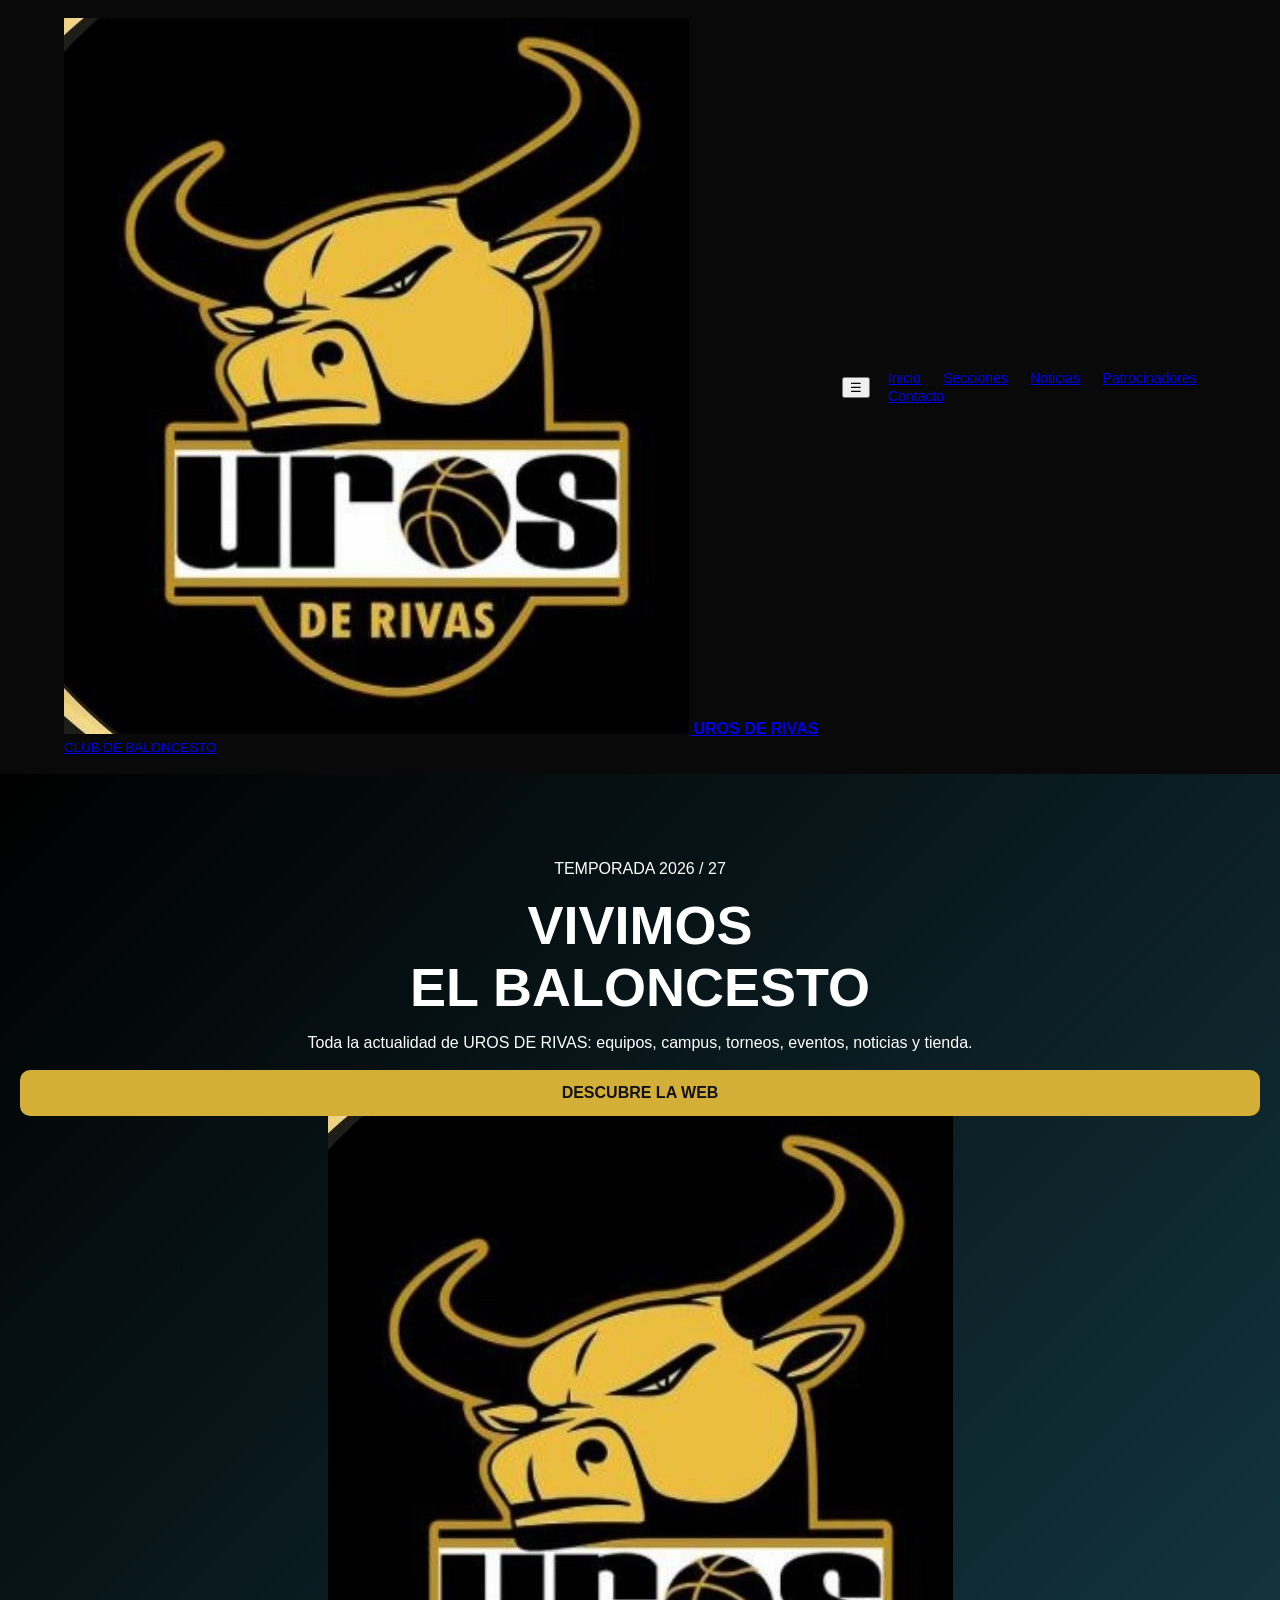
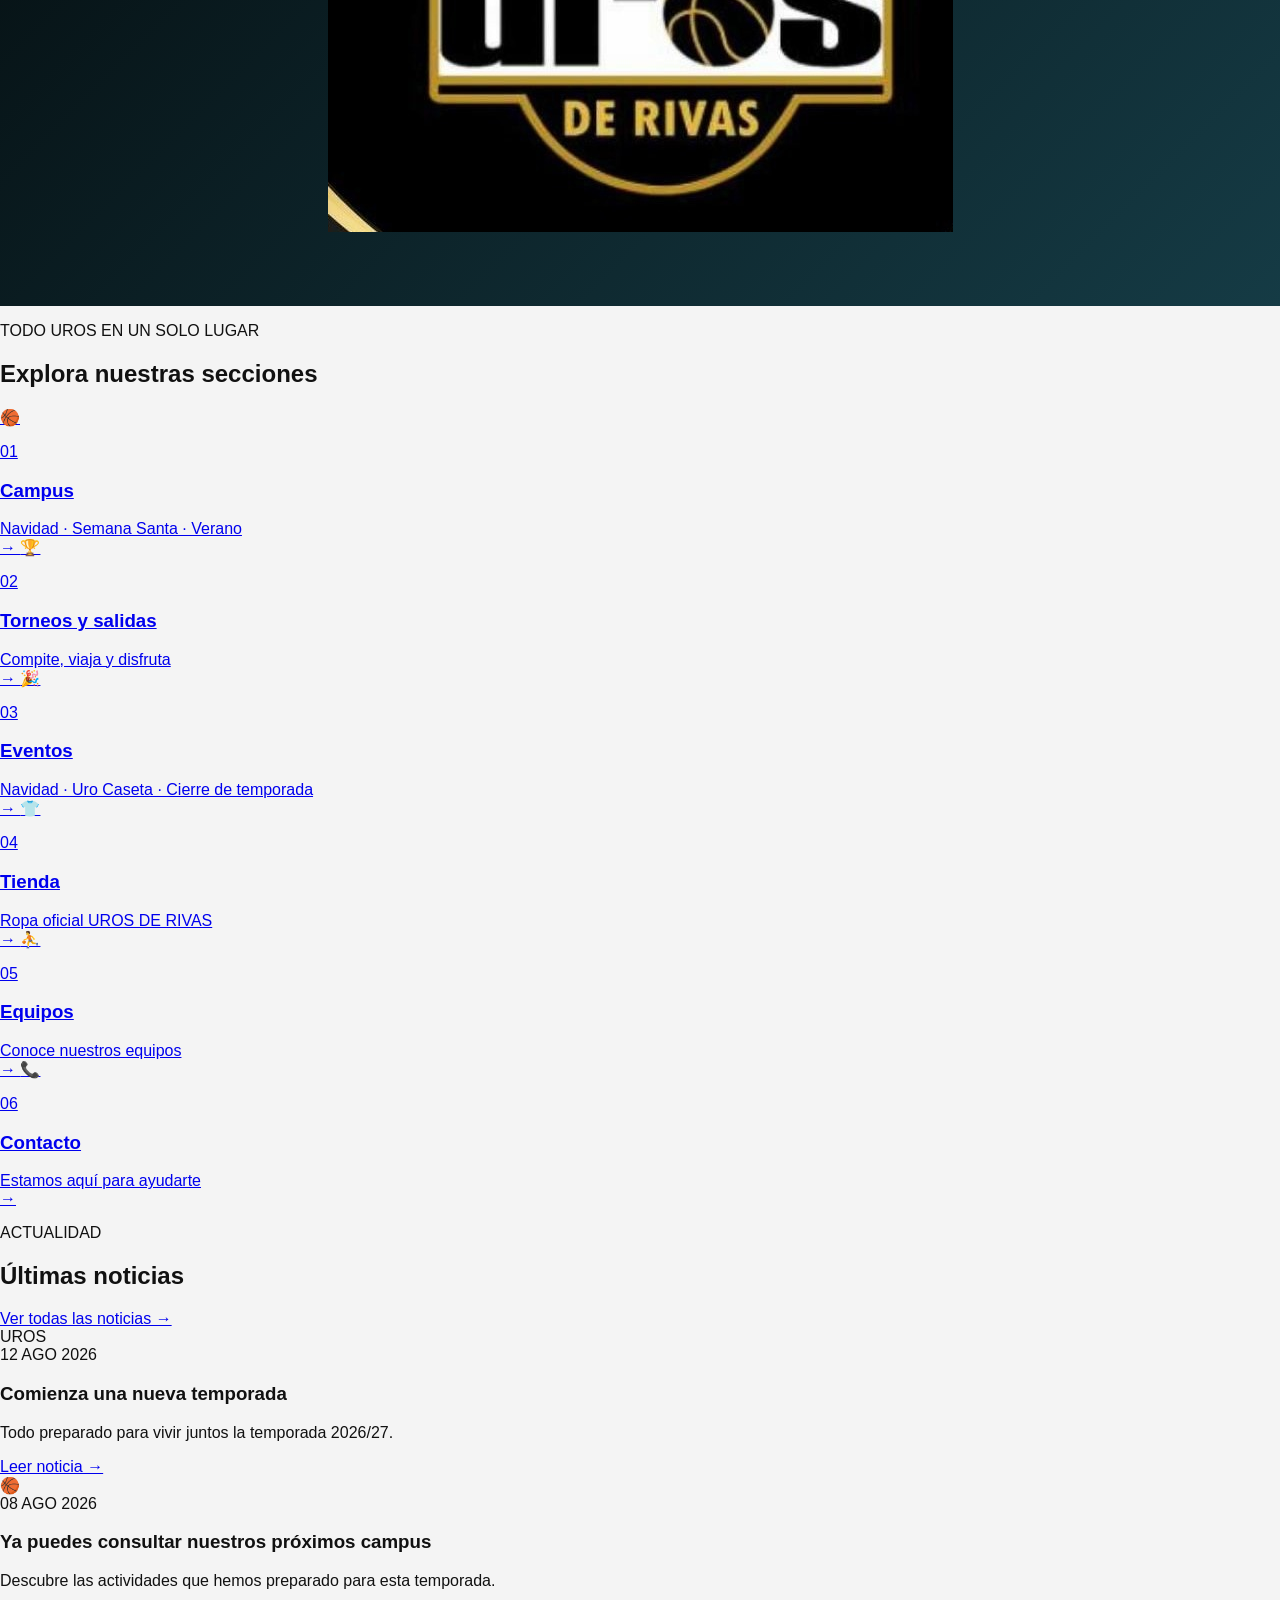
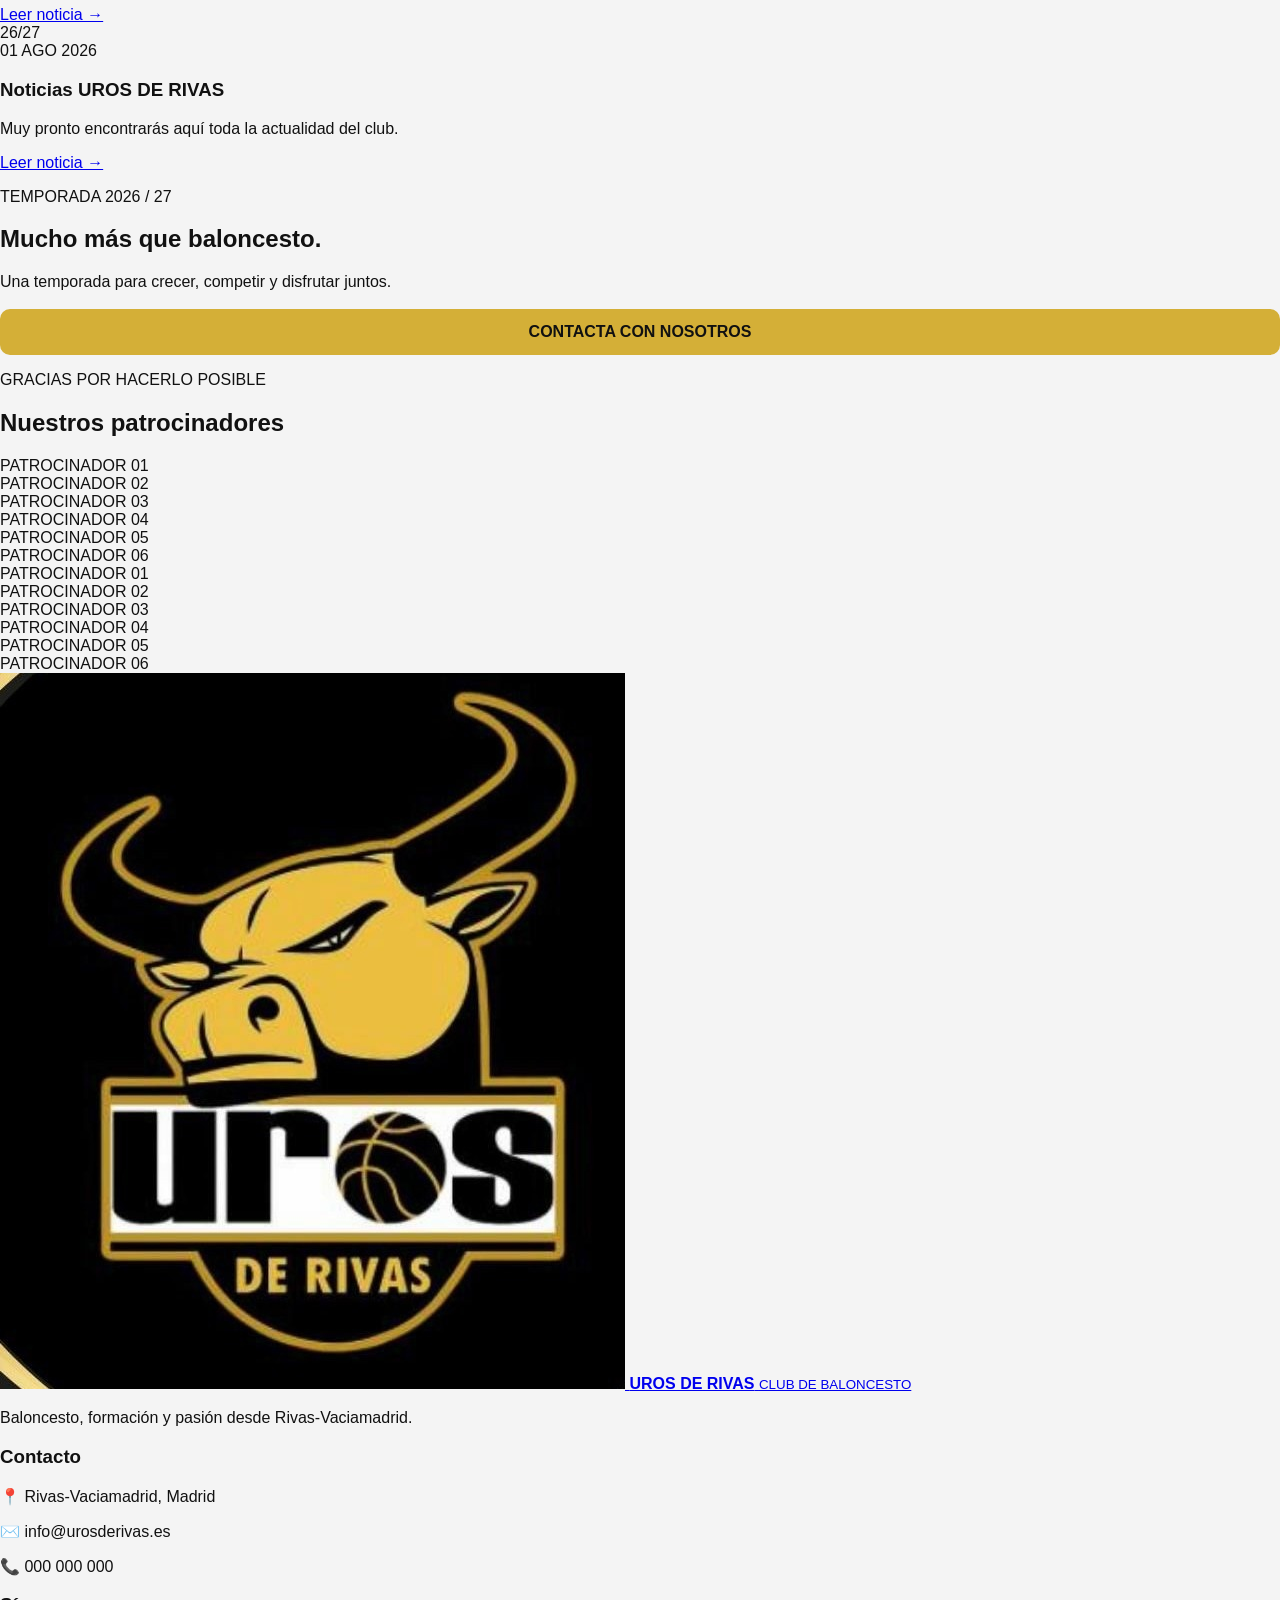
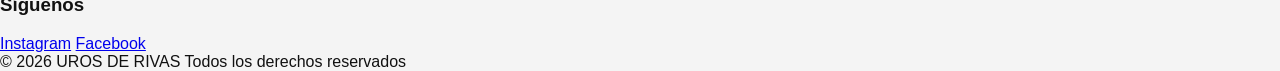
==== commit 0e2466c9: "Add files via upload" ====
--- a/index.html
+++ b/index.html
@@ -1,9 +1,233 @@
-<!DOCTYPE html><html lang='es'><head><meta charset='UTF-8'><meta name='viewport' content='width=device-width,initial-scale=1'>
-<title>UROS DE RIVAS</title><link rel='stylesheet' href='style.css'></head><body>
-<header><div class='logo'>UROS DE RIVAS</div><nav><a>Inicio</a><a>Campus</a><a>Torneos</a><a>Eventos</a><a>Tienda</a><a>Equipos</a><a>Noticias</a><a>Contacto</a></nav></header>
-<section class='hero'><h1>CAMPUS UROS DE RIVAS</h1><p>Formación, diversión y valores durante todo el año.</p></section>
-<section class='campus'>
-<div class='card'><img src='img/campus-navidad.svg'><div class='b'><span>Campus 01</span><h2>Campus Navidad</h2><p><b>Fechas:</b> 22 dic · 5 ene (excepto 24,25,31 dic y 1 ene)</p><p>Edades 6–16 años · Rivas-Vaciamadrid</p><a class='btn'>INSCRÍBETE</a></div></div>
-<div class='card'><img src='img/campus-semanasanta.svg'><div class='b'><span>Campus 02</span><h2>Campus Semana Santa</h2><p><b>Fechas:</b> Lunes, martes y miércoles de Semana Santa 2027</p><p>Edades 6–16 años · Rivas-Vaciamadrid</p><a class='btn'>INSCRÍBETE</a></div></div>
-<div class='card'><img src='img/campus-junio.svg'><div class='b'><span>Campus 03</span><h2>Campus Junio</h2><p><b>Fechas:</b> 24 junio · 30 junio</p><p>Edades 6–16 años · Rivas-Vaciamadrid</p><a class='btn'>INSCRÍBETE</a></div></div>
-</section><script src='script.js'></script></body></html>+<!DOCTYPE html>
+<html lang="es">
+<head>
+  <meta charset="UTF-8">
+  <meta name="viewport" content="width=device-width, initial-scale=1.0">
+  <title>UROS DE RIVAS | Club de Baloncesto</title>
+  <meta name="description" content="Web oficial de UROS DE RIVAS - Club de Baloncesto">
+  <link rel="stylesheet" href="style.css">
+</head>
+<body>
+
+<header class="site-header">
+  <a class="brand" href="#inicio" aria-label="UROS DE RIVAS - Inicio">
+    <img src="img/logo-uros.jpeg" alt="Escudo UROS DE RIVAS">
+    <span>
+      <strong>UROS DE RIVAS</strong>
+      <small>CLUB DE BALONCESTO</small>
+    </span>
+  </a>
+
+  <button class="menu-toggle" aria-label="Abrir menú" aria-expanded="false">☰</button>
+
+  <nav class="main-nav">
+    <a href="#inicio">Inicio</a>
+    <a href="#secciones">Secciones</a>
+    <a href="#noticias">Noticias</a>
+    <a href="#patrocinadores">Patrocinadores</a>
+    <a href="#contacto">Contacto</a>
+  </nav>
+</header>
+
+<main id="inicio">
+
+  <section class="hero">
+    <div class="hero-content">
+      <p class="eyebrow">TEMPORADA 2026 / 27</p>
+      <h1>VIVIMOS<br><span>EL BALONCESTO</span></h1>
+      <p class="hero-text">
+        Toda la actualidad de UROS DE RIVAS: equipos, campus,
+        torneos, eventos, noticias y tienda.
+      </p>
+      <a class="btn btn-primary" href="#secciones">DESCUBRE LA WEB</a>
+    </div>
+
+    <div class="hero-logo">
+      <img src="img/logo-uros.jpeg" alt="" aria-hidden="true">
+    </div>
+  </section>
+
+  <section class="section" id="secciones">
+    <div class="section-heading">
+      <p class="eyebrow">TODO UROS EN UN SOLO LUGAR</p>
+      <h2>Explora nuestras secciones</h2>
+    </div>
+
+    <div class="card-grid">
+      <a class="feature-card card-campus" href="#">
+        <span class="card-icon">🏀</span>
+        <div>
+          <p>01</p>
+          <h3>Campus</h3>
+          <span>Navidad · Semana Santa · Verano</span>
+        </div>
+        <b>→</b>
+      </a>
+
+      <a class="feature-card card-torneos" href="#">
+        <span class="card-icon">🏆</span>
+        <div>
+          <p>02</p>
+          <h3>Torneos y salidas</h3>
+          <span>Compite, viaja y disfruta</span>
+        </div>
+        <b>→</b>
+      </a>
+
+      <a class="feature-card card-eventos" href="#">
+        <span class="card-icon">🎉</span>
+        <div>
+          <p>03</p>
+          <h3>Eventos</h3>
+          <span>Navidad · Uro Caseta · Cierre de temporada</span>
+        </div>
+        <b>→</b>
+      </a>
+
+      <a class="feature-card card-tienda" href="#">
+        <span class="card-icon">👕</span>
+        <div>
+          <p>04</p>
+          <h3>Tienda</h3>
+          <span>Ropa oficial UROS DE RIVAS</span>
+        </div>
+        <b>→</b>
+      </a>
+
+      <a class="feature-card card-equipos" href="#">
+        <span class="card-icon">⛹️</span>
+        <div>
+          <p>05</p>
+          <h3>Equipos</h3>
+          <span>Conoce nuestros equipos</span>
+        </div>
+        <b>→</b>
+      </a>
+
+      <a class="feature-card card-contacto" href="#contacto">
+        <span class="card-icon">📞</span>
+        <div>
+          <p>06</p>
+          <h3>Contacto</h3>
+          <span>Estamos aquí para ayudarte</span>
+        </div>
+        <b>→</b>
+      </a>
+    </div>
+  </section>
+
+  <section class="news-section section" id="noticias">
+    <div class="section-heading news-heading">
+      <div>
+        <p class="eyebrow">ACTUALIDAD</p>
+        <h2>Últimas noticias</h2>
+      </div>
+      <a class="text-link" href="#">Ver todas las noticias →</a>
+    </div>
+
+    <div class="news-grid">
+      <article class="news-card">
+        <div class="news-image image-one"><span>UROS</span></div>
+        <div class="news-body">
+          <time>12 AGO 2026</time>
+          <h3>Comienza una nueva temporada</h3>
+          <p>Todo preparado para vivir juntos la temporada 2026/27.</p>
+          <a href="#">Leer noticia →</a>
+        </div>
+      </article>
+
+      <article class="news-card">
+        <div class="news-image image-two"><span>🏀</span></div>
+        <div class="news-body">
+          <time>08 AGO 2026</time>
+          <h3>Ya puedes consultar nuestros próximos campus</h3>
+          <p>Descubre las actividades que hemos preparado para esta temporada.</p>
+          <a href="#">Leer noticia →</a>
+        </div>
+      </article>
+
+      <article class="news-card">
+        <div class="news-image image-three"><span>26/27</span></div>
+        <div class="news-body">
+          <time>01 AGO 2026</time>
+          <h3>Noticias UROS DE RIVAS</h3>
+          <p>Muy pronto encontrarás aquí toda la actualidad del club.</p>
+          <a href="#">Leer noticia →</a>
+        </div>
+      </article>
+    </div>
+  </section>
+
+  <section class="cta-section">
+    <div>
+      <p class="eyebrow">TEMPORADA 2026 / 27</p>
+      <h2>Mucho más que baloncesto.</h2>
+      <p>Una temporada para crecer, competir y disfrutar juntos.</p>
+    </div>
+    <a class="btn btn-light" href="#contacto">CONTACTA CON NOSOTROS</a>
+  </section>
+
+  <section class="sponsors-section section" id="patrocinadores">
+    <div class="section-heading center">
+      <p class="eyebrow">GRACIAS POR HACERLO POSIBLE</p>
+      <h2>Nuestros patrocinadores</h2>
+    </div>
+
+    <div class="sponsor-marquee" aria-label="Patrocinadores">
+      <div class="sponsor-track">
+        <div class="sponsor">PATROCINADOR 01</div>
+        <div class="sponsor">PATROCINADOR 02</div>
+        <div class="sponsor">PATROCINADOR 03</div>
+        <div class="sponsor">PATROCINADOR 04</div>
+        <div class="sponsor">PATROCINADOR 05</div>
+        <div class="sponsor">PATROCINADOR 06</div>
+        <div class="sponsor">PATROCINADOR 01</div>
+        <div class="sponsor">PATROCINADOR 02</div>
+        <div class="sponsor">PATROCINADOR 03</div>
+        <div class="sponsor">PATROCINADOR 04</div>
+        <div class="sponsor">PATROCINADOR 05</div>
+        <div class="sponsor">PATROCINADOR 06</div>
+      </div>
+    </div>
+  </section>
+
+</main>
+
+<footer id="contacto">
+  <div class="footer-main">
+    <div>
+      <a class="brand footer-brand" href="#inicio">
+        <img src="img/logo-uros.jpeg" alt="Escudo UROS DE RIVAS">
+        <span>
+          <strong>UROS DE RIVAS</strong>
+          <small>CLUB DE BALONCESTO</small>
+        </span>
+      </a>
+      <p>Baloncesto, formación y pasión desde Rivas-Vaciamadrid.</p>
+    </div>
+
+    <div class="footer-contact">
+      <h3>Contacto</h3>
+      <p>📍 Rivas-Vaciamadrid, Madrid</p>
+      <p>✉️ info@urosderivas.es</p>
+      <p>📞 000 000 000</p>
+    </div>
+
+    <div>
+      <h3>Síguenos</h3>
+      <div class="socials">
+        <a href="#">Instagram</a>
+        <a href="#">Facebook</a>
+      </div>
+    </div>
+  </div>
+
+  <div class="footer-bottom">
+    <span>© 2026 UROS DE RIVAS</span>
+    <span>Todos los derechos reservados</span>
+  </div>
+</footer>
+
+<script src="script.js"></script>
+</body>
+</html>
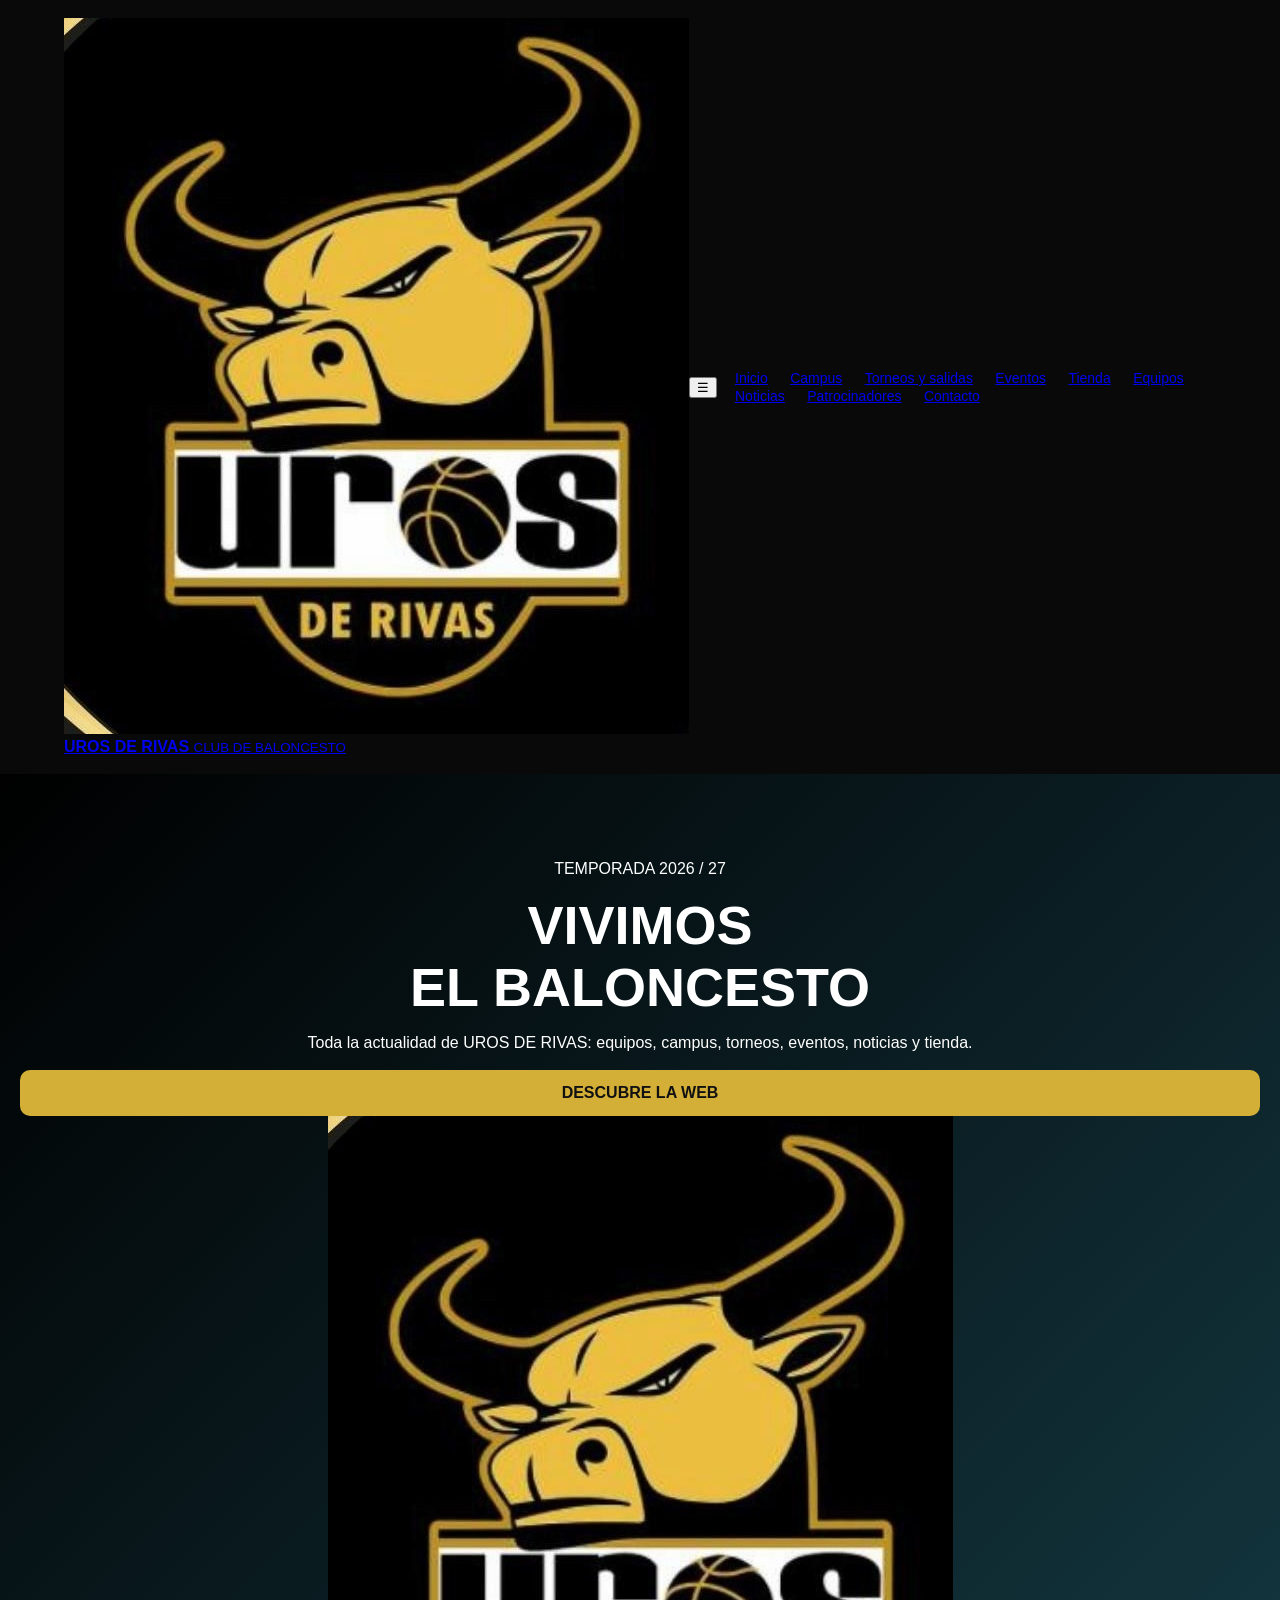
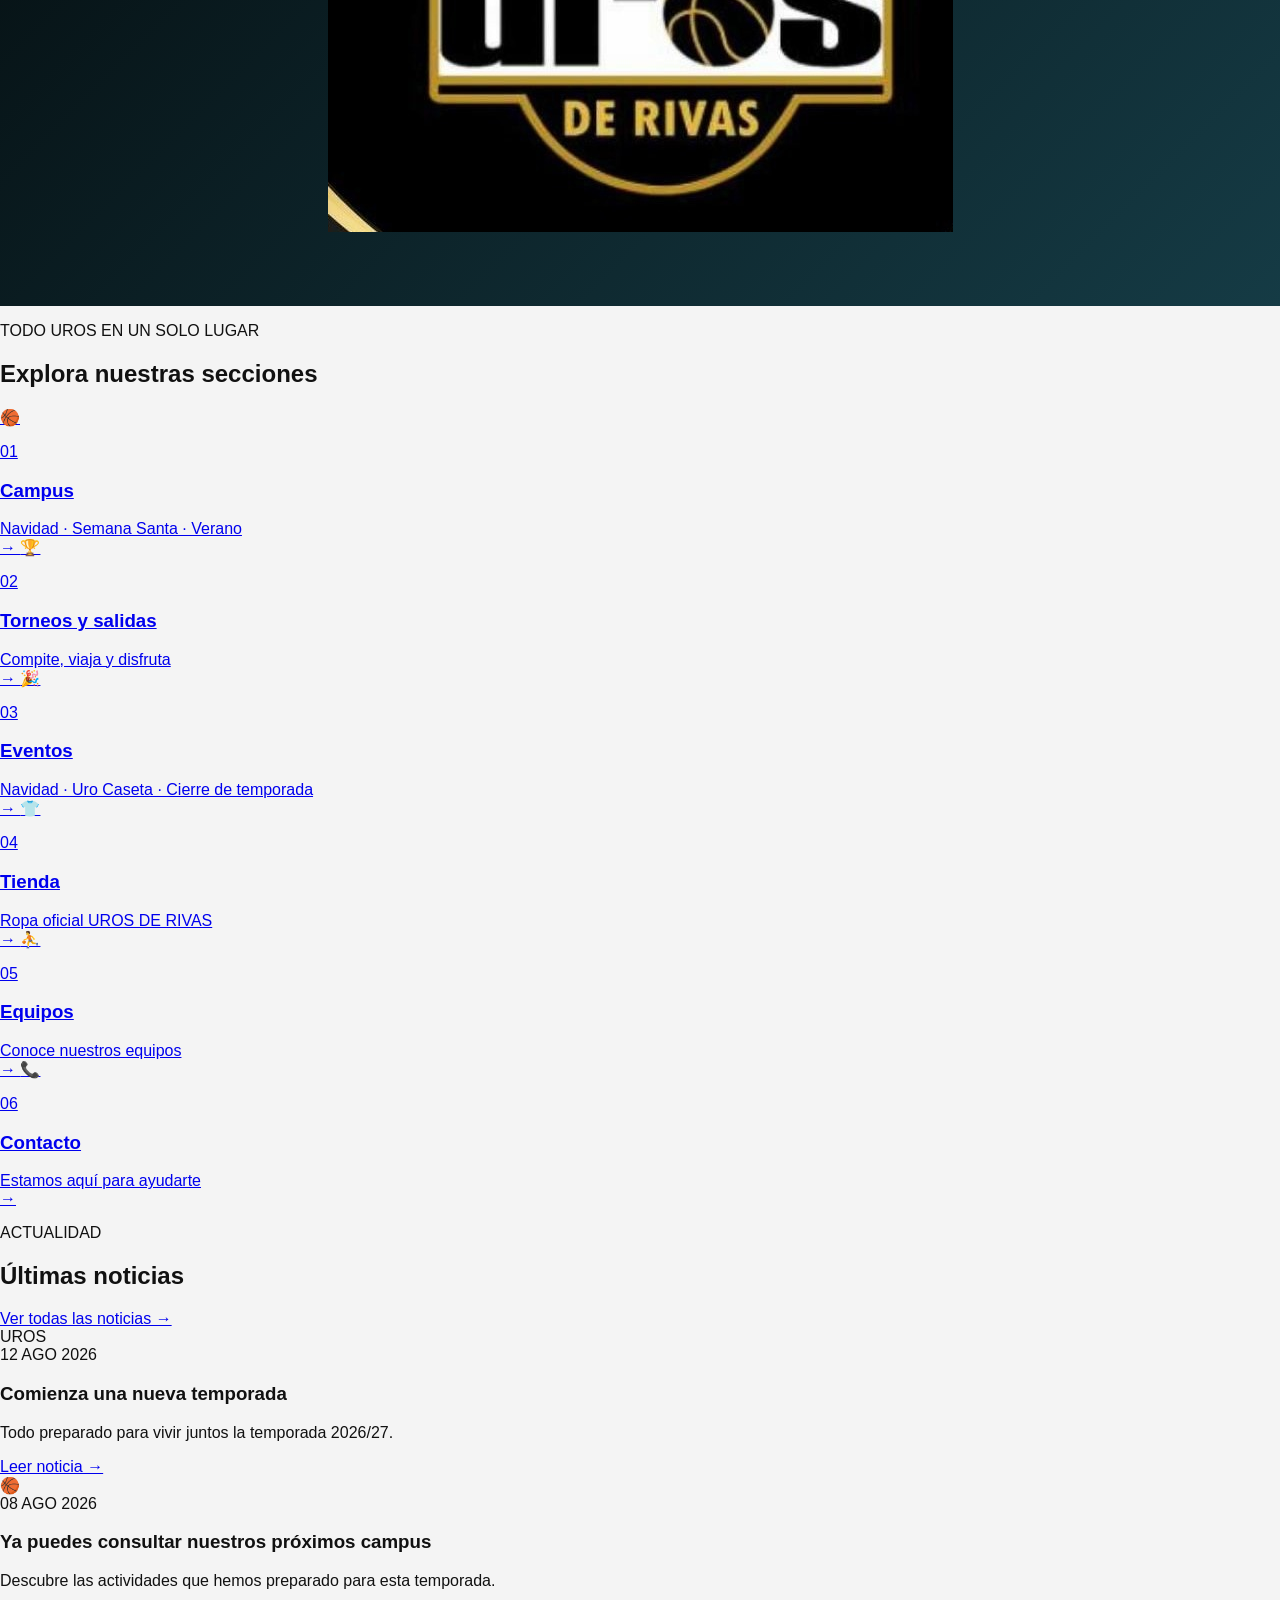
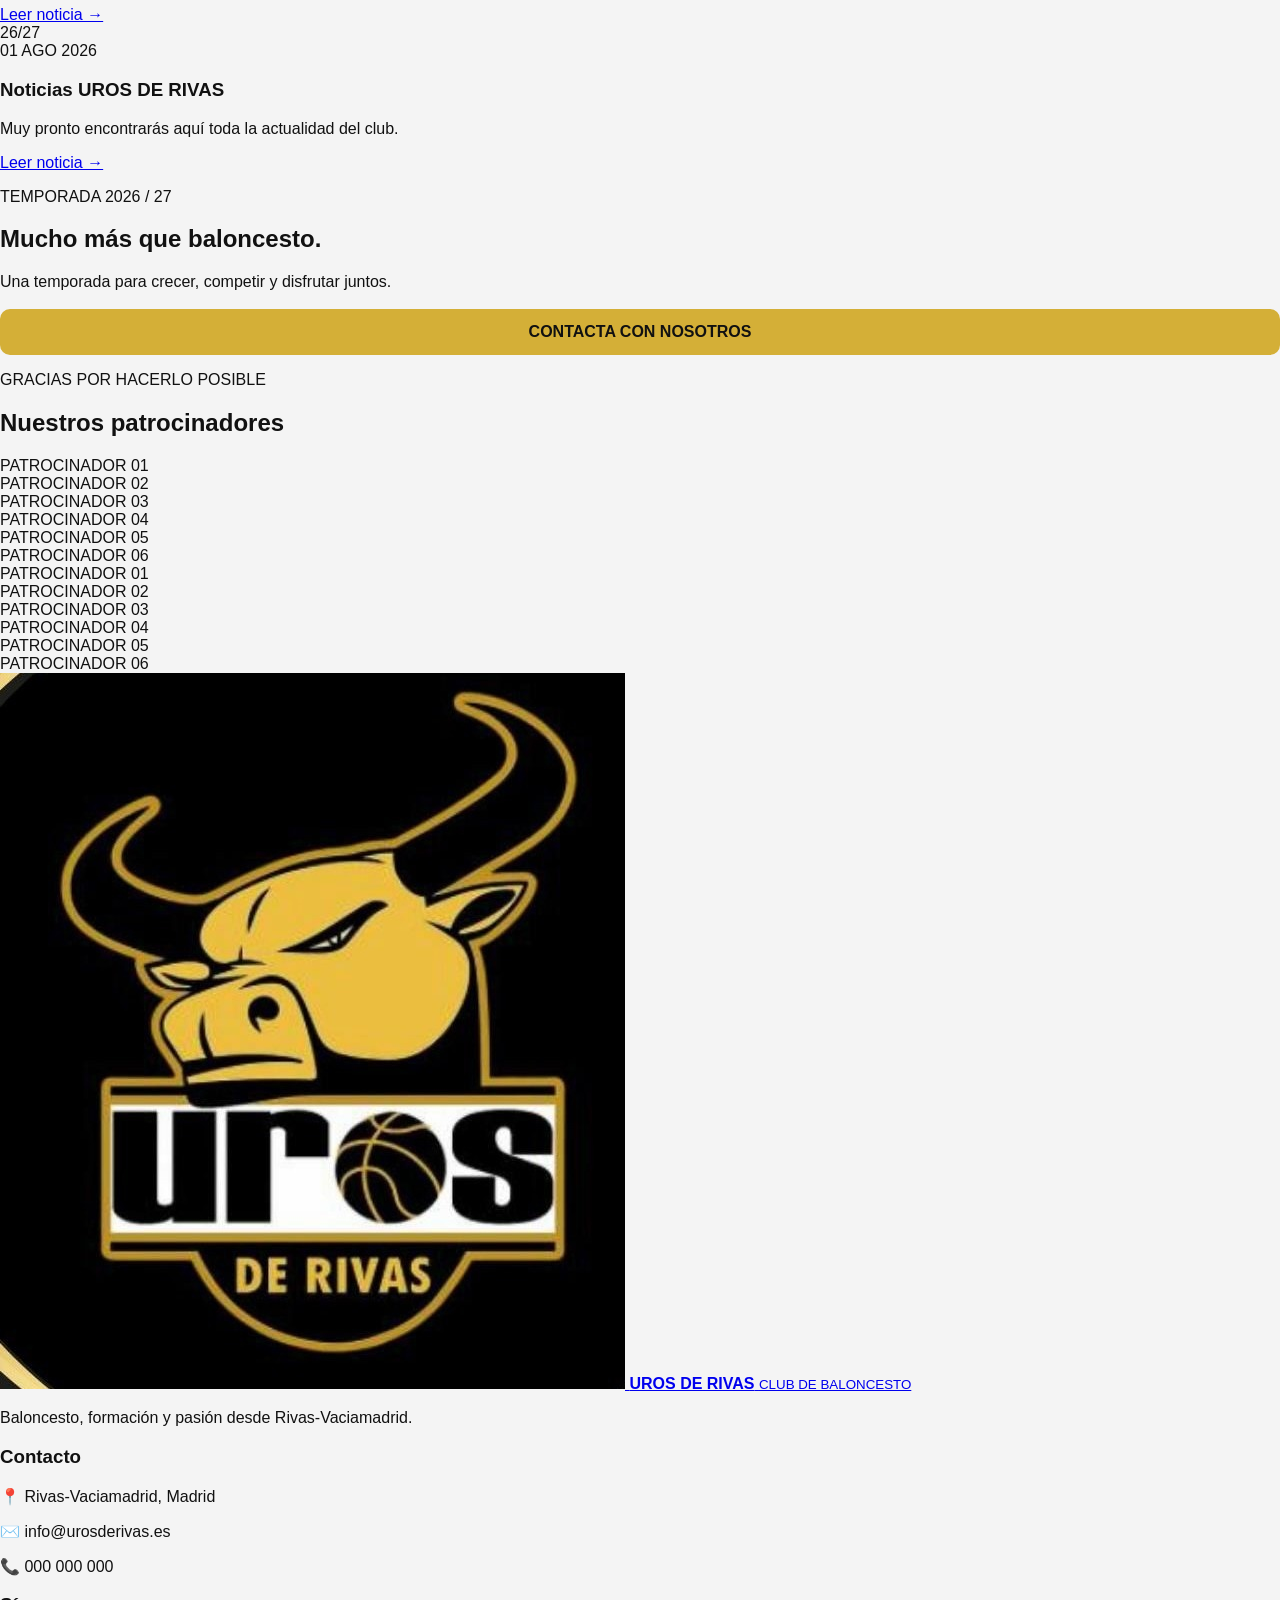
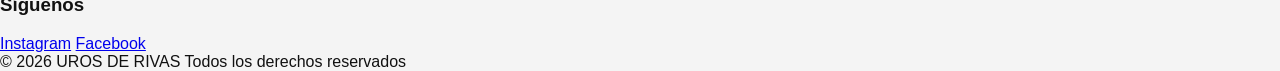
==== commit 88cf65e5: "Add files via upload" ====
--- a/index.html
+++ b/index.html
@@ -21,12 +21,16 @@
   <button class="menu-toggle" aria-label="Abrir menú" aria-expanded="false">☰</button>
 
   <nav class="main-nav">
-    <a href="#inicio">Inicio</a>
-    <a href="#secciones">Secciones</a>
-    <a href="#noticias">Noticias</a>
-    <a href="#patrocinadores">Patrocinadores</a>
-    <a href="#contacto">Contacto</a>
-  </nav>
+    <a href="index.html#inicio">Inicio</a>
+    <a href="campus.html">Campus</a>
+    <a href="index.html#torneos">Torneos y salidas</a>
+    <a href="index.html#eventos">Eventos</a>
+    <a href="index.html#tienda">Tienda</a>
+    <a href="index.html#equipos">Equipos</a>
+    <a href="index.html#noticias">Noticias</a>
+    <a href="index.html#patrocinadores">Patrocinadores</a>
+    <a href="index.html#contacto">Contacto</a>
+    </nav>
 </header>
 
 <main id="inicio">
@@ -54,7 +58,7 @@
     </div>
 
     <div class="card-grid">
-      <a class="feature-card card-campus" href="#">
+      <a class="feature-card card-campus" href="campus.html">
         <span class="card-icon">🏀</span>
         <div>
           <p>01</p>
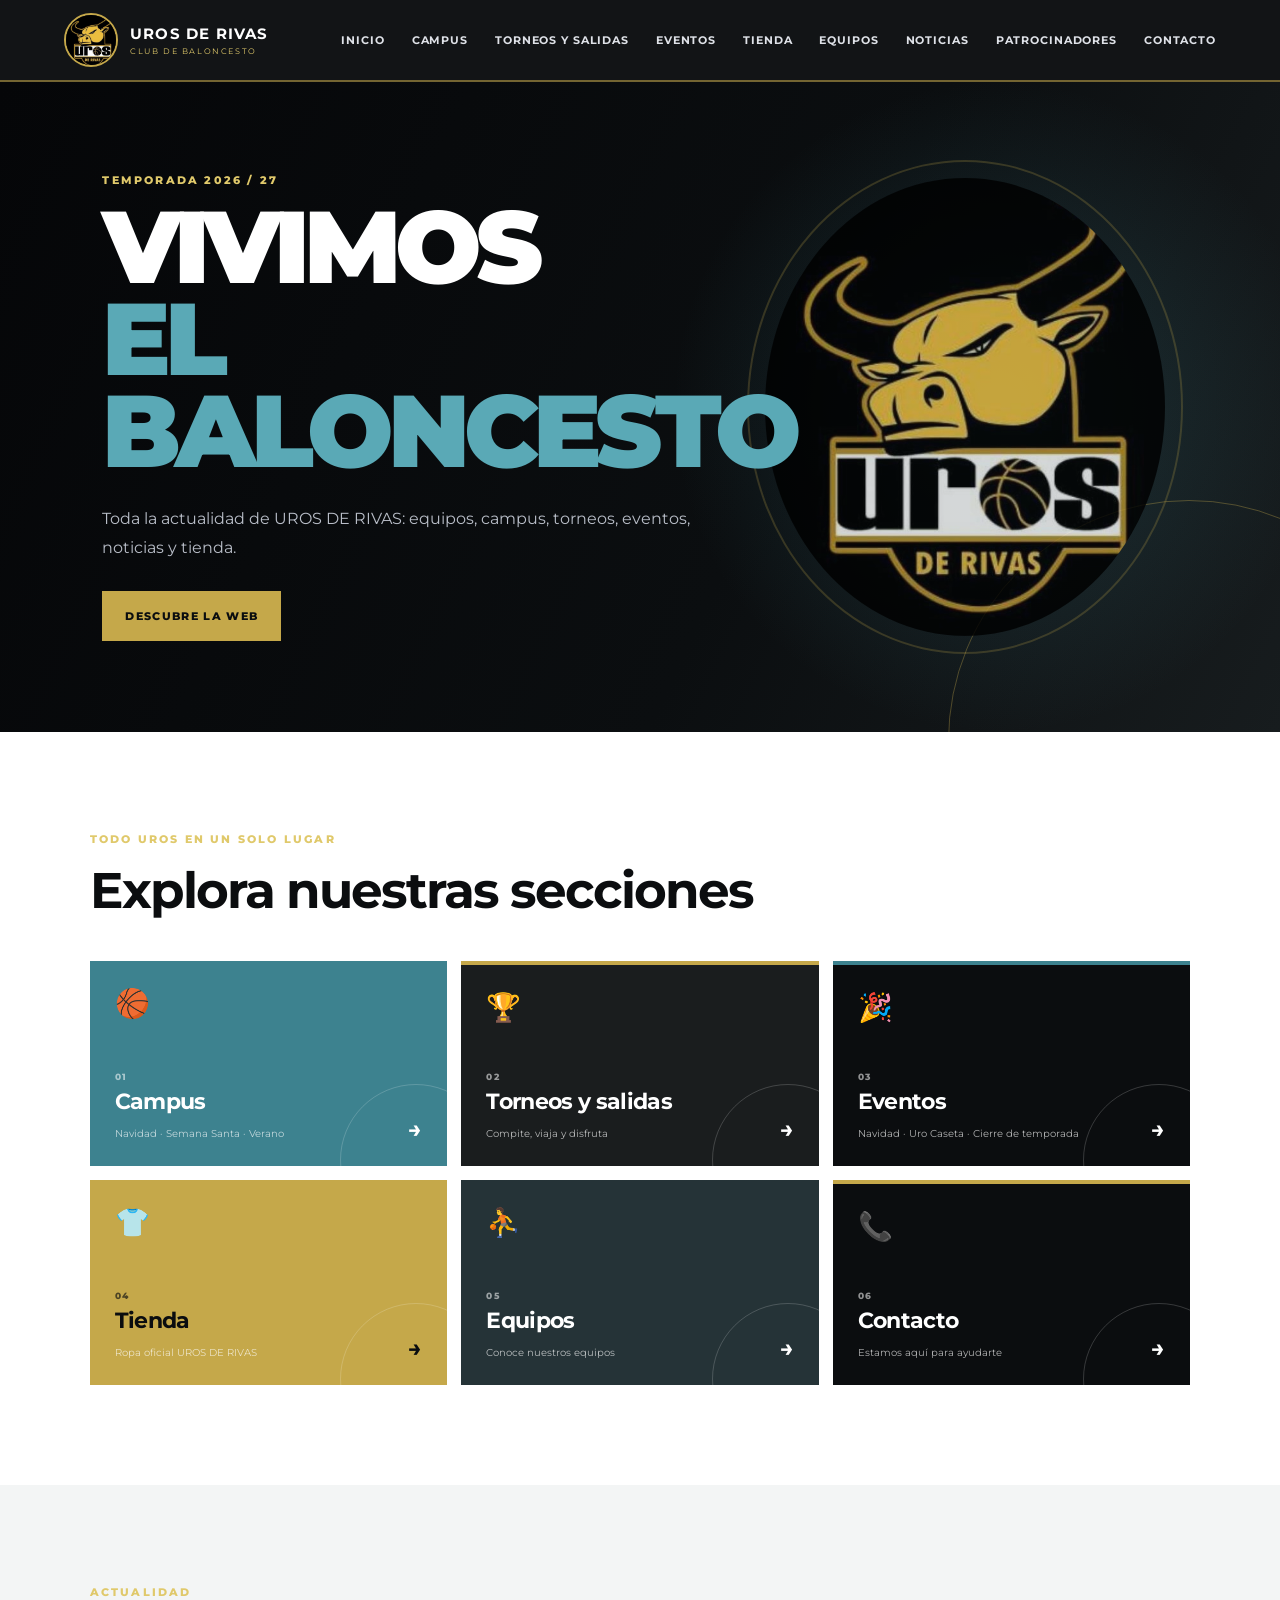
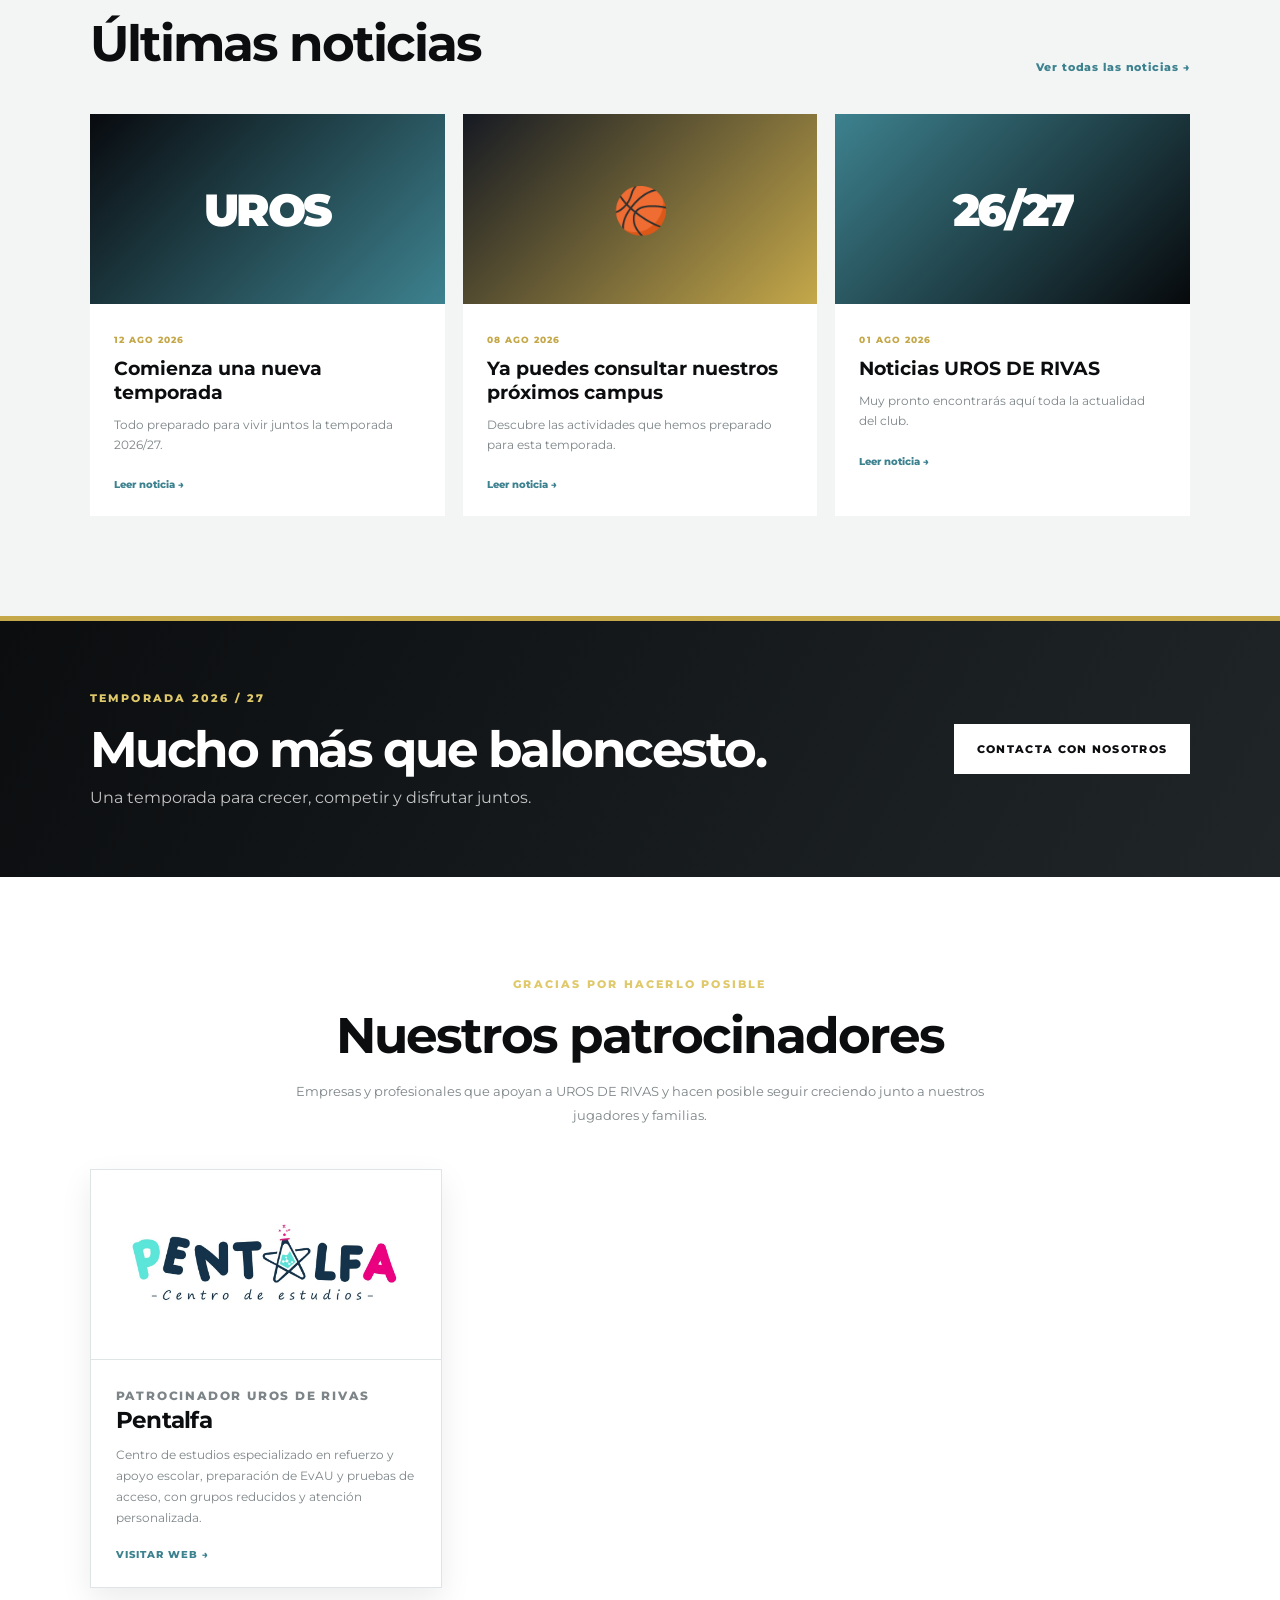
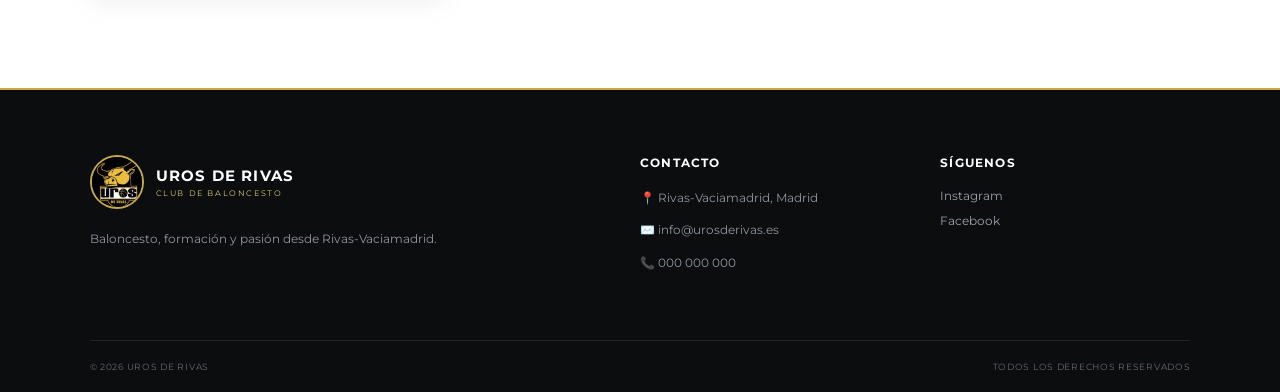
==== commit 943e80eb: "Add files via upload" ====
--- a/index.html
+++ b/index.html
@@ -28,7 +28,7 @@
     <a href="index.html#tienda">Tienda</a>
     <a href="index.html#equipos">Equipos</a>
     <a href="index.html#noticias">Noticias</a>
-    <a href="index.html#patrocinadores">Patrocinadores</a>
+    <a href="patrocinadores.html">Patrocinadores</a>
     <a href="index.html#contacto">Contacto</a>
     </nav>
 </header>
@@ -175,23 +175,23 @@
     <div class="section-heading center">
       <p class="eyebrow">GRACIAS POR HACERLO POSIBLE</p>
       <h2>Nuestros patrocinadores</h2>
-    </div>
-
-    <div class="sponsor-marquee" aria-label="Patrocinadores">
-      <div class="sponsor-track">
-        <div class="sponsor">PATROCINADOR 01</div>
-        <div class="sponsor">PATROCINADOR 02</div>
-        <div class="sponsor">PATROCINADOR 03</div>
-        <div class="sponsor">PATROCINADOR 04</div>
-        <div class="sponsor">PATROCINADOR 05</div>
-        <div class="sponsor">PATROCINADOR 06</div>
-        <div class="sponsor">PATROCINADOR 01</div>
-        <div class="sponsor">PATROCINADOR 02</div>
-        <div class="sponsor">PATROCINADOR 03</div>
-        <div class="sponsor">PATROCINADOR 04</div>
-        <div class="sponsor">PATROCINADOR 05</div>
-        <div class="sponsor">PATROCINADOR 06</div>
-      </div>
+      <p class="sponsors-intro">
+        Empresas y profesionales que apoyan a UROS DE RIVAS y hacen posible seguir creciendo junto a nuestros jugadores y familias.
+      </p>
+    </div>
+
+    <div class="sponsors-grid">
+      <a class="sponsor-card" href="https://academiapentalfa.com/" target="_blank" rel="noopener noreferrer" aria-label="Visitar la web de Pentalfa">
+        <div class="sponsor-logo-wrap">
+          <img class="sponsor-logo" src="img/PENTALFA.jpg" alt="Pentalfa - Centro de estudios">
+        </div>
+        <div class="sponsor-body">
+          <p class="sponsor-tag">Patrocinador UROS DE RIVAS</p>
+          <h3>Pentalfa</h3>
+          <p>Centro de estudios especializado en refuerzo y apoyo escolar, preparación de EvAU y pruebas de acceso, con grupos reducidos y atención personalizada.</p>
+          <span class="sponsor-link">Visitar web →</span>
+        </div>
+      </a>
     </div>
   </section>
 
--- a/style.css
+++ b/style.css
@@ -1 +1,544 @@
-*{box-sizing:border-box}body{margin:0;font-family:Arial;background:#f4f4f4;color:#111}header{background:#090909;color:#fff;padding:18px 5%;display:flex;justify-content:space-between;align-items:center;position:sticky;top:0}nav a{margin-left:18px;font-size:14px}.logo{font-weight:800;color:#d4af37}.hero{background:linear-gradient(135deg,#000,#153b45);color:#fff;text-align:center;padding:70px 20px}.hero h1{font-size:54px;margin:0}.campus{max-width:1200px;margin:50px auto;padding:0 20px;display:grid;grid-template-columns:repeat(auto-fit,minmax(320px,1fr));gap:24px}.card{background:#fff;border-radius:18px;overflow:hidden;box-shadow:0 10px 30px rgba(0,0,0,.12)}.card img{width:100%;display:block}.b{padding:22px}.b span{color:#0f766e;font-weight:700}.b h2{margin:8px 0 14px}.btn{display:block;background:#d4af37;color:#111;text-align:center;padding:14px;border-radius:10px;font-weight:700;text-decoration:none;margin-top:18px}@media(max-width:700px){header{display:block;text-align:center}nav{margin-top:12px}.hero h1{font-size:36px}}+@import url('https://fonts.googleapis.com/css2?family=Montserrat:wght@400;500;600;700;800;900&display=swap');
+
+:root {
+  --black: #0b0d0f;
+  --black-2: #1a1d1e;
+  --white: #ffffff;
+  --gold: #c5a84a;
+  --gold-light: #e0c96b;
+  --turquoise: #3d828f;
+  --turquoise-light: #5aa9b6;
+  --gray: #7d8588;
+  --light: #f3f5f5;
+  --line: #dfe5e6;
+}
+
+* { box-sizing: border-box; }
+html { scroll-behavior: smooth; }
+body {
+  margin: 0;
+  font-family: 'Montserrat', Arial, sans-serif;
+  color: var(--black);
+  background: var(--white);
+}
+a { color: inherit; text-decoration: none; }
+
+.site-header {
+  position: sticky;
+  top: 0;
+  z-index: 20;
+  min-height: 82px;
+  padding: 0 5vw;
+  display: flex;
+  align-items: center;
+  justify-content: space-between;
+  background: rgba(11,13,15,.97);
+  color: white;
+  border-bottom: 2px solid rgba(197,168,74,.55);
+  backdrop-filter: blur(12px);
+}
+
+.brand {
+  display: flex;
+  align-items: center;
+  gap: 12px;
+}
+.brand img {
+  width: 54px;
+  height: 54px;
+  object-fit: cover;
+  border-radius: 50%;
+  border: 2px solid var(--gold);
+  background: var(--black);
+}
+.brand strong {
+  display: block;
+  font-size: 15px;
+  letter-spacing: .08em;
+}
+.brand small {
+  display: block;
+  margin-top: 3px;
+  color: var(--gold-light);
+  font-size: 8px;
+  letter-spacing: .2em;
+}
+
+.main-nav {
+  display: flex;
+  align-items: center;
+  gap: 27px;
+}
+.main-nav a {
+  font-size: 11px;
+  font-weight: 700;
+  letter-spacing: .08em;
+  text-transform: uppercase;
+  color: #dfe2e8;
+  transition: .2s ease;
+}
+.main-nav a:hover { color: var(--gold-light); }
+
+.menu-toggle {
+  display: none;
+  border: 0;
+  background: none;
+  color: white;
+  font-size: 26px;
+  cursor: pointer;
+}
+
+.hero {
+  min-height: 650px;
+  position: relative;
+  overflow: hidden;
+  display: flex;
+  align-items: center;
+  padding: 80px 8vw;
+  background:
+    radial-gradient(circle at 78% 50%, rgba(61,130,143,.28), transparent 31%),
+    linear-gradient(115deg, #050608 0%, #0b0e10 60%, #171c1e 100%);
+  color: white;
+}
+.hero::after {
+  content: '';
+  position: absolute;
+  width: 480px;
+  height: 480px;
+  right: -150px;
+  bottom: -250px;
+  border: 1px solid rgba(197,168,74,.35);
+  border-radius: 50%;
+}
+.hero-content { max-width: 760px; position: relative; z-index: 2; }
+.eyebrow {
+  margin: 0 0 14px;
+  color: var(--gold-light);
+  font-size: 11px;
+  font-weight: 800;
+  letter-spacing: .2em;
+}
+.hero h1 {
+  margin: 0;
+  font-size: clamp(52px, 8vw, 105px);
+  line-height: .9;
+  font-weight: 900;
+  letter-spacing: -.06em;
+}
+.hero h1 span { color: var(--turquoise-light); }
+.hero-text {
+  max-width: 590px;
+  margin: 28px 0;
+  color: #b9bec8;
+  font-size: 16px;
+  line-height: 1.8;
+}
+.btn {
+  display: inline-flex;
+  align-items: center;
+  justify-content: center;
+  min-height: 50px;
+  padding: 0 23px;
+  font-size: 11px;
+  font-weight: 800;
+  letter-spacing: .12em;
+  transition: transform .2s ease, background .2s ease;
+}
+.btn:hover { transform: translateY(-2px); }
+.btn-primary { background: var(--gold); color: var(--black); }
+.btn-light { background: white; color: var(--black); }
+
+.hero-logo {
+  position: absolute;
+  z-index: 1;
+  right: 9%;
+  top: 50%;
+  width: min(34vw, 400px);
+  aspect-ratio: 1;
+  transform: translateY(-50%);
+  display: grid;
+  place-items: center;
+  opacity: .82;
+}
+.hero-logo::before {
+  content: '';
+  position: absolute;
+  inset: -18px;
+  border: 2px solid rgba(197,168,74,.28);
+  border-radius: 50%;
+}
+.hero-logo img {
+  width: 100%;
+  height: 100%;
+  object-fit: cover;
+  border-radius: 50%;
+  mix-blend-mode: screen;
+}
+
+.section { padding: 100px 7vw; }
+.section-heading { margin-bottom: 40px; }
+.section-heading h2 {
+  margin: 0;
+  font-size: clamp(31px, 4vw, 50px);
+  letter-spacing: -.04em;
+}
+.center { text-align: center; }
+
+.card-grid {
+  display: grid;
+  grid-template-columns: repeat(3, 1fr);
+  gap: 14px;
+}
+.feature-card {
+  min-height: 205px;
+  padding: 25px;
+  display: flex;
+  flex-direction: column;
+  justify-content: space-between;
+  position: relative;
+  overflow: hidden;
+  color: white;
+  background: var(--black);
+  transition: transform .25s ease, box-shadow .25s ease;
+}
+.feature-card:hover {
+  transform: translateY(-5px);
+  box-shadow: 0 16px 35px rgba(11,13,15,.16);
+}
+.feature-card::before {
+  content: '';
+  position: absolute;
+  width: 150px;
+  height: 150px;
+  right: -45px;
+  bottom: -70px;
+  border: 1px solid rgba(255,255,255,.18);
+  border-radius: 50%;
+}
+.card-campus { background: var(--turquoise); }
+.card-torneos { background: var(--black-2); border-top: 4px solid var(--gold); }
+.card-eventos { background: var(--black); border-top: 4px solid var(--turquoise); }
+.card-tienda { background: var(--gold); color: var(--black); }
+.card-equipos { background: #253337; }
+.card-contacto { background: var(--black); border-top: 4px solid var(--gold); }
+
+.card-icon { font-size: 28px; }
+.feature-card p {
+  margin: 0 0 6px;
+  color: rgba(255,255,255,.55);
+  font-size: 9px;
+  font-weight: 800;
+  letter-spacing: .15em;
+}
+.card-tienda p,
+.card-tienda span:not(.card-icon) { color: rgba(11,13,15,.65); }
+.feature-card h3 {
+  margin: 0 0 7px;
+  font-size: 22px;
+  letter-spacing: -.03em;
+}
+.feature-card span:not(.card-icon) {
+  color: rgba(255,255,255,.68);
+  font-size: 10px;
+  line-height: 1.5;
+}
+.feature-card b {
+  position: absolute;
+  right: 25px;
+  bottom: 23px;
+  font-size: 23px;
+}
+
+.news-section { background: var(--light); }
+.news-heading {
+  display: flex;
+  align-items: end;
+  justify-content: space-between;
+}
+.text-link {
+  color: var(--turquoise);
+  font-size: 11px;
+  font-weight: 800;
+  letter-spacing: .08em;
+}
+.news-grid {
+  display: grid;
+  grid-template-columns: repeat(3, 1fr);
+  gap: 18px;
+}
+.news-card { background: white; }
+.news-image {
+  height: 190px;
+  display: grid;
+  place-items: center;
+  color: white;
+  font-size: 45px;
+  font-weight: 900;
+  letter-spacing: -.06em;
+}
+.image-one { background: linear-gradient(135deg, #080a0e, #3d828f); }
+.image-two { background: linear-gradient(135deg, #151922, #c5a84a); }
+.image-three { background: linear-gradient(135deg, #3d828f, #07090c); }
+.news-body { padding: 24px; }
+.news-body time {
+  color: var(--gold);
+  font-size: 9px;
+  font-weight: 800;
+  letter-spacing: .12em;
+}
+.news-body h3 {
+  margin: 10px 0;
+  font-size: 19px;
+  line-height: 1.25;
+}
+.news-body p {
+  margin: 0 0 18px;
+  color: var(--gray);
+  font-size: 12px;
+  line-height: 1.7;
+}
+.news-body a {
+  font-size: 10px;
+  font-weight: 800;
+  color: var(--turquoise);
+}
+
+.cta-section {
+  padding: 70px 7vw;
+  display: flex;
+  align-items: center;
+  justify-content: space-between;
+  gap: 30px;
+  background: linear-gradient(120deg, var(--black), #202628);
+  color: white;
+  border-top: 5px solid var(--gold);
+}
+.cta-section .eyebrow { color: var(--gold-light); }
+.cta-section h2 {
+  margin: 0 0 8px;
+  font-size: clamp(30px, 4vw, 50px);
+  letter-spacing: -.05em;
+}
+.cta-section p:last-child { margin: 0; color: rgba(255,255,255,.75); }
+
+.sponsors-section { overflow: hidden; }
+.sponsor-marquee {
+  overflow: hidden;
+  padding: 15px 0;
+  mask-image: linear-gradient(to right, transparent, black 10%, black 90%, transparent);
+}
+.sponsor-track {
+  width: max-content;
+  display: flex;
+  gap: 14px;
+  animation: marquee 25s linear infinite;
+}
+.sponsor {
+  min-width: 190px;
+  height: 90px;
+  display: grid;
+  place-items: center;
+  padding: 15px;
+  border: 1px solid var(--line);
+  background: #fafafa;
+  color: #858b95;
+  font-size: 11px;
+  font-weight: 800;
+  letter-spacing: .1em;
+  box-shadow: inset 0 -3px 0 var(--gold);
+}
+@keyframes marquee { to { transform: translateX(-50%); } }
+
+footer {
+  background: var(--black);
+  color: white;
+  padding: 65px 7vw 20px;
+  border-top: 2px solid var(--gold);
+}
+.footer-main {
+  display: grid;
+  grid-template-columns: 2fr 1fr 1fr;
+  gap: 50px;
+  padding-bottom: 55px;
+}
+.footer-brand { margin-bottom: 20px; }
+.footer-main p {
+  color: #8f96a2;
+  font-size: 12px;
+  line-height: 1.7;
+}
+.footer-main h3 {
+  margin: 0 0 18px;
+  font-size: 12px;
+  letter-spacing: .1em;
+  text-transform: uppercase;
+}
+.socials { display: flex; flex-direction: column; gap: 10px; }
+.socials a { color: #9ca2ad; font-size: 12px; }
+.socials a:hover { color: var(--gold-light); }
+.footer-bottom {
+  display: flex;
+  justify-content: space-between;
+  padding-top: 20px;
+  border-top: 1px solid #20242b;
+  color: #646b76;
+  font-size: 9px;
+  letter-spacing: .08em;
+  text-transform: uppercase;
+}
+
+@media (max-width: 900px) {
+  .main-nav { gap: 14px; }
+  .main-nav a { font-size: 9px; }
+  .card-grid, .news-grid { grid-template-columns: repeat(2, 1fr); }
+  .hero { min-height: 580px; }
+  .hero-logo { right: -8%; width: 390px; opacity: .28; }
+}
+
+@media (max-width: 680px) {
+  .site-header { min-height: 70px; }
+  .brand img { width: 48px; height: 48px; }
+  .menu-toggle { display: block; }
+  .main-nav {
+    position: absolute;
+    left: 0;
+    right: 0;
+    top: 70px;
+    display: none;
+    flex-direction: column;
+    align-items: stretch;
+    gap: 0;
+    background: var(--black);
+  }
+  .main-nav.open { display: flex; }
+  .main-nav a { padding: 16px 7vw; border-top: 1px solid #20242b; }
+  .hero { padding: 70px 7vw; }
+  .hero h1 { font-size: 54px; }
+  .hero-logo { right: -25%; width: 330px; opacity: .22; }
+  .section { padding: 70px 6vw; }
+  .card-grid, .news-grid { grid-template-columns: 1fr; }
+  .feature-card { min-height: 180px; }
+  .news-heading, .cta-section { align-items: flex-start; flex-direction: column; }
+  .cta-section { padding: 60px 6vw; }
+  .footer-main { grid-template-columns: 1fr; gap: 30px; }
+  .footer-bottom { flex-direction: column; gap: 8px; }
+}
+
+/* ==============================
+   PATROCINADORES
+   ============================== */
+.sponsors-section {
+  background: #fff;
+  overflow: hidden;
+}
+
+.sponsors-intro {
+  max-width: 720px;
+  margin: 14px auto 0;
+  color: var(--gray);
+  font-size: 13px;
+  line-height: 1.8;
+}
+
+.sponsors-grid {
+  display: grid;
+  grid-template-columns: repeat(3, minmax(0, 1fr));
+  gap: 22px;
+  margin-top: 42px;
+}
+
+.sponsor-card {
+  display: flex;
+  flex-direction: column;
+  background: #fff;
+  border: 1px solid var(--line);
+  box-shadow: 0 12px 30px rgba(11,13,15,.08);
+  transition: transform .25s ease, box-shadow .25s ease, border-color .25s ease;
+  overflow: hidden;
+}
+
+.sponsor-card:hover {
+  transform: translateY(-6px);
+  box-shadow: 0 20px 42px rgba(11,13,15,.13);
+  border-color: rgba(197,168,74,.75);
+}
+
+.sponsor-logo-wrap {
+  height: 190px;
+  padding: 24px;
+  display: grid;
+  place-items: center;
+  background: #fff;
+  border-bottom: 1px solid var(--line);
+}
+
+.sponsor-logo {
+  width: 100%;
+  height: 100%;
+  object-fit: contain;
+}
+
+.sponsor-body {
+  padding: 25px;
+}
+
+.sponsor-tag {
+  margin: 0 0 8px;
+  color: var(--gold);
+  font-size: 9px;
+  font-weight: 800;
+  letter-spacing: .15em;
+  text-transform: uppercase;
+}
+
+.sponsor-body h3 {
+  margin: 0 0 10px;
+  font-size: 23px;
+  letter-spacing: -.03em;
+}
+
+.sponsor-body p {
+  margin: 0;
+  color: var(--gray);
+  font-size: 12px;
+  line-height: 1.75;
+}
+
+.sponsor-link {
+  display: inline-flex;
+  align-items: center;
+  gap: 8px;
+  margin-top: 20px;
+  color: var(--turquoise);
+  font-size: 10px;
+  font-weight: 800;
+  letter-spacing: .1em;
+  text-transform: uppercase;
+}
+
+.sponsor-link:hover { color: var(--gold); }
+
+.sponsors-page-hero {
+  padding: 90px 7vw 70px;
+  background: linear-gradient(120deg, var(--black), #202628);
+  color: #fff;
+  border-bottom: 5px solid var(--gold);
+}
+
+.sponsors-page-hero h1 {
+  margin: 0;
+  font-size: clamp(42px, 6vw, 76px);
+  line-height: .95;
+  letter-spacing: -.05em;
+}
+
+.sponsors-page-hero h1 span { color: var(--turquoise-light); }
+
+@media (max-width: 900px) {
+  .sponsors-grid { grid-template-columns: repeat(2, minmax(0, 1fr)); }
+}
+
+@media (max-width: 680px) {
+  .sponsors-grid { grid-template-columns: 1fr; }
+  .sponsor-logo-wrap { height: 170px; }
+}
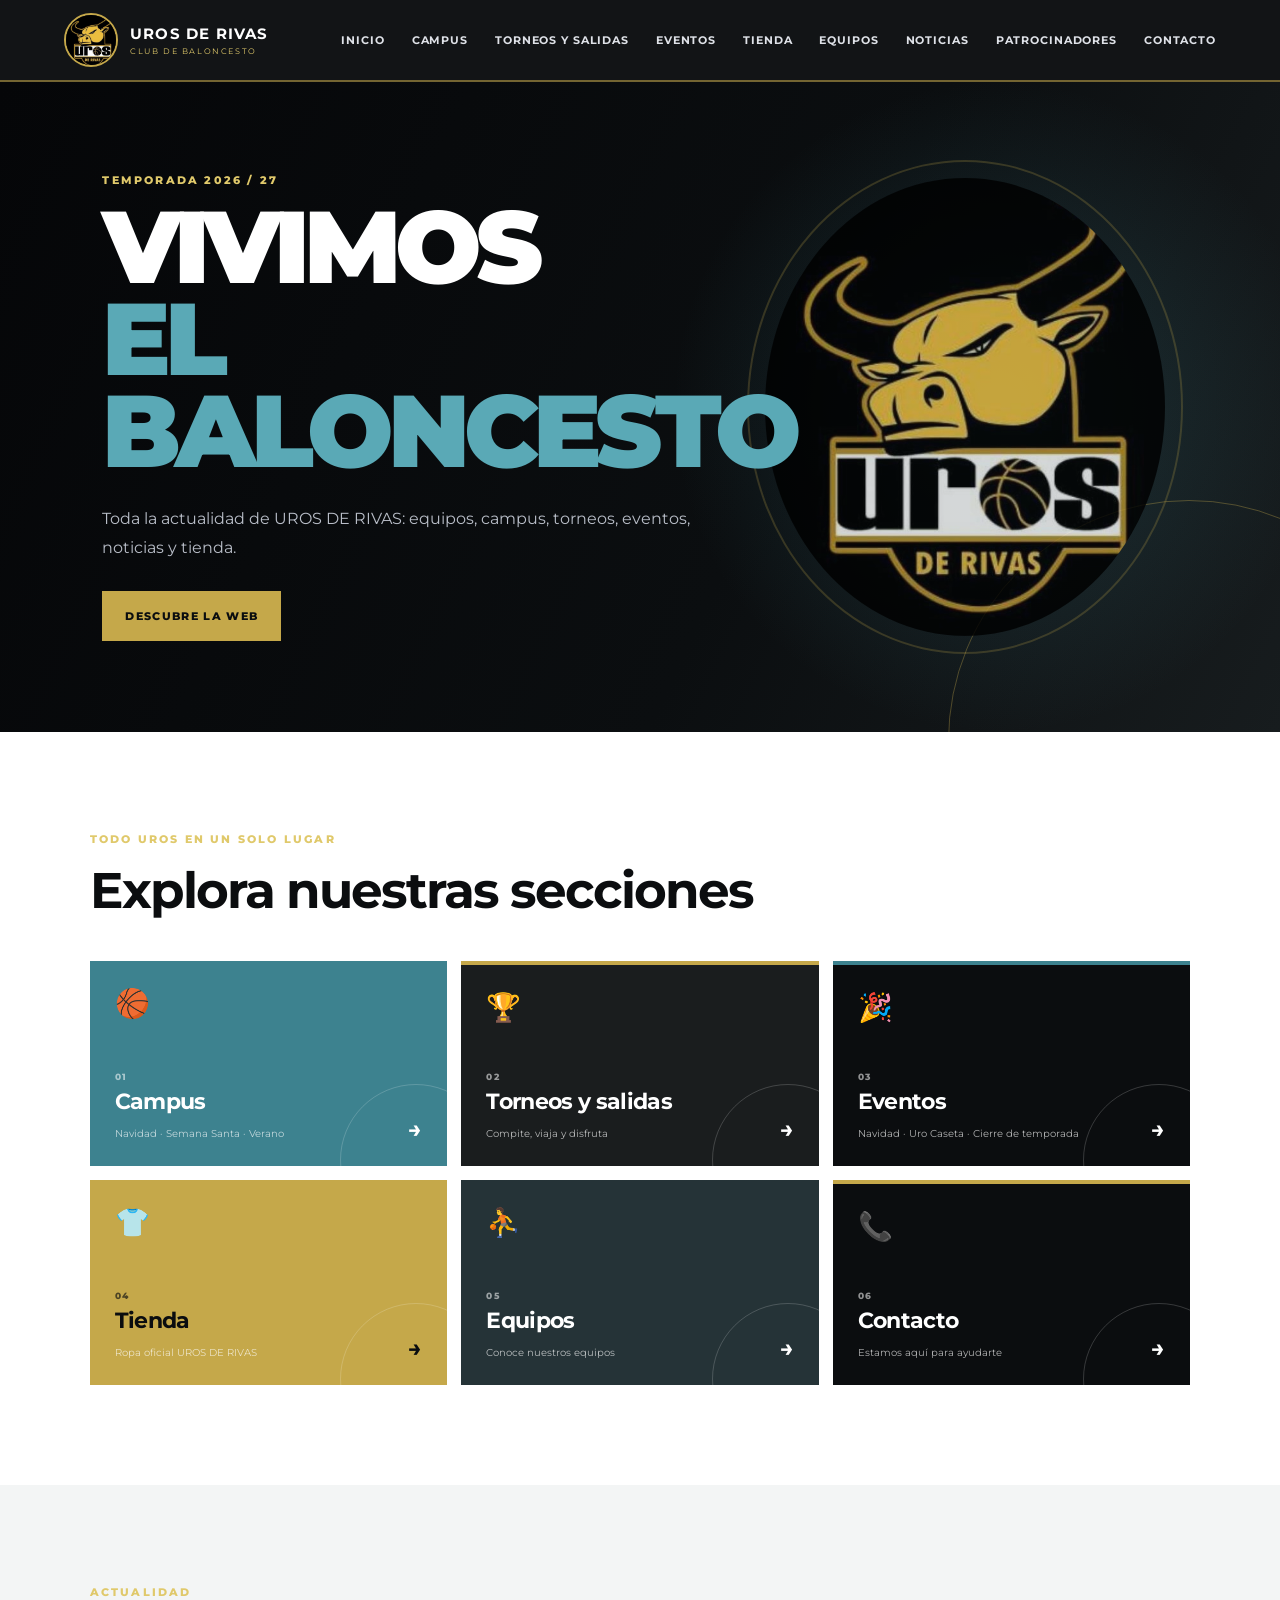
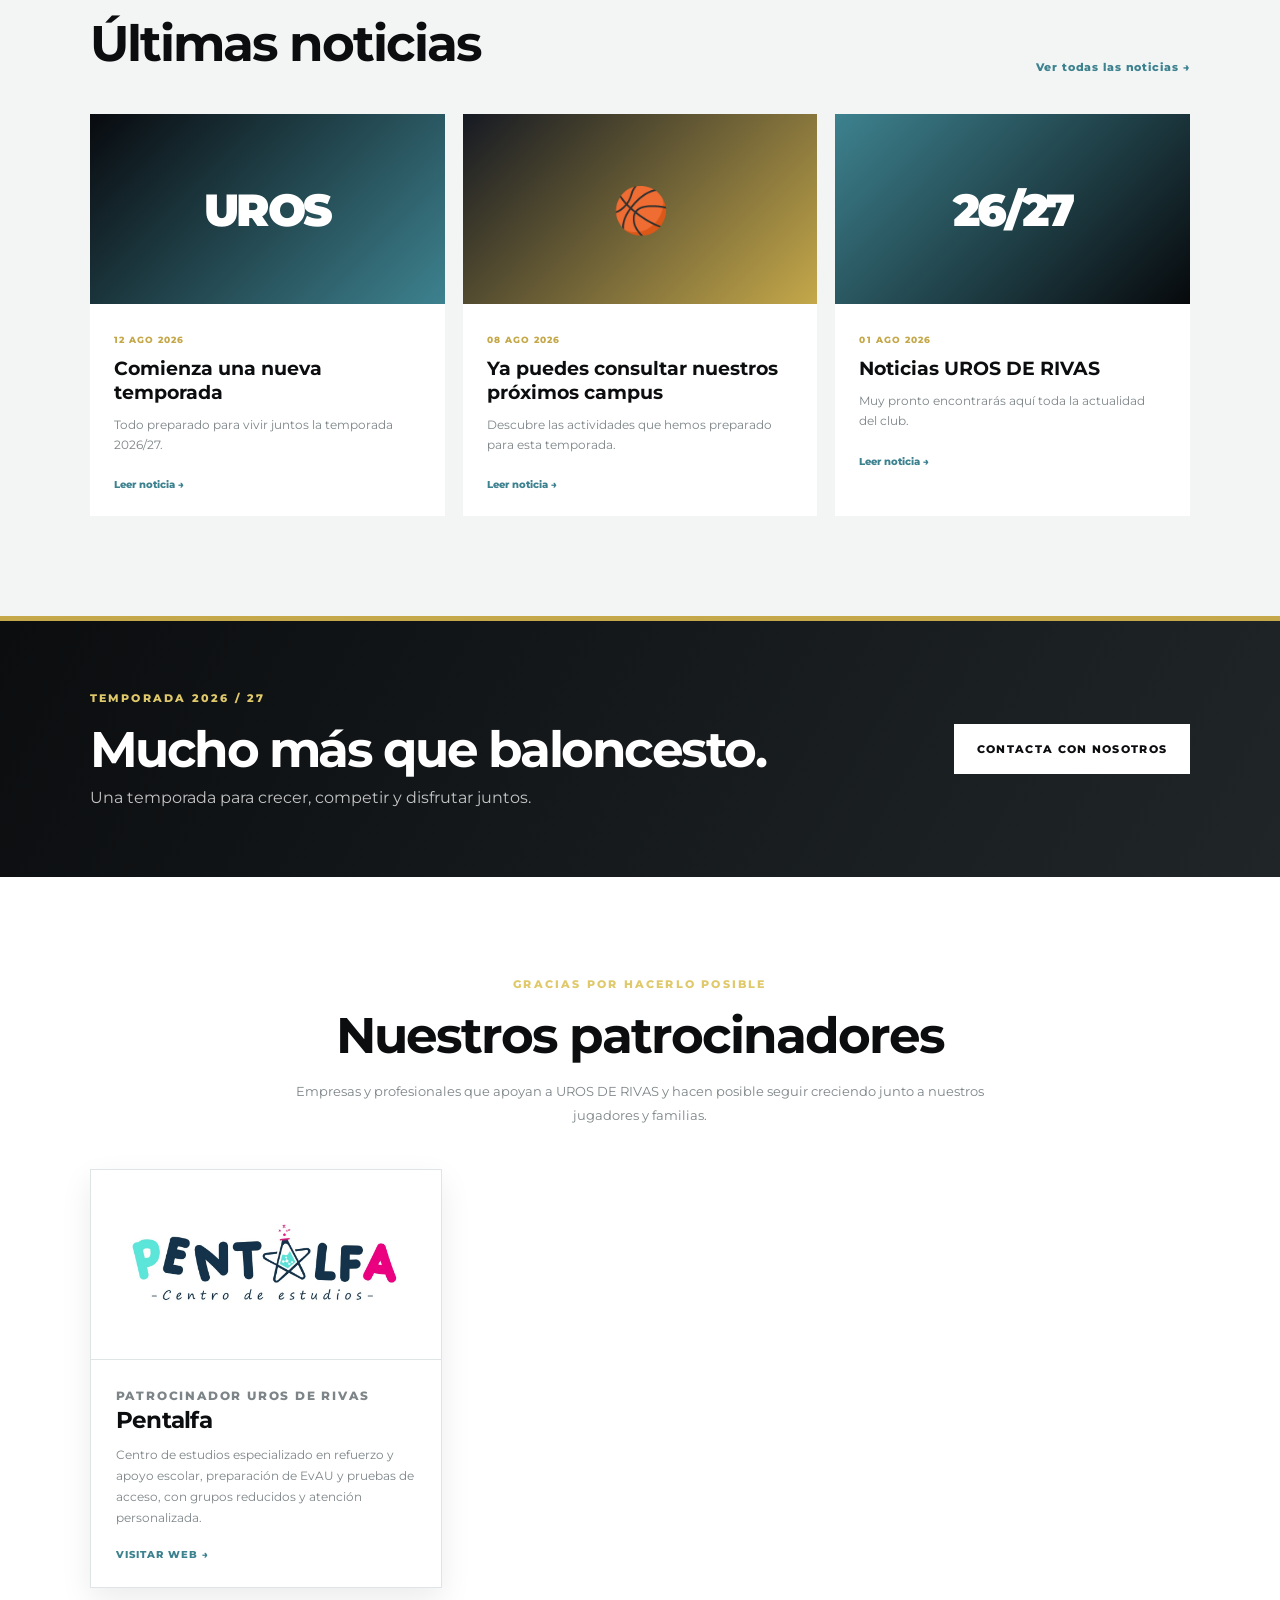
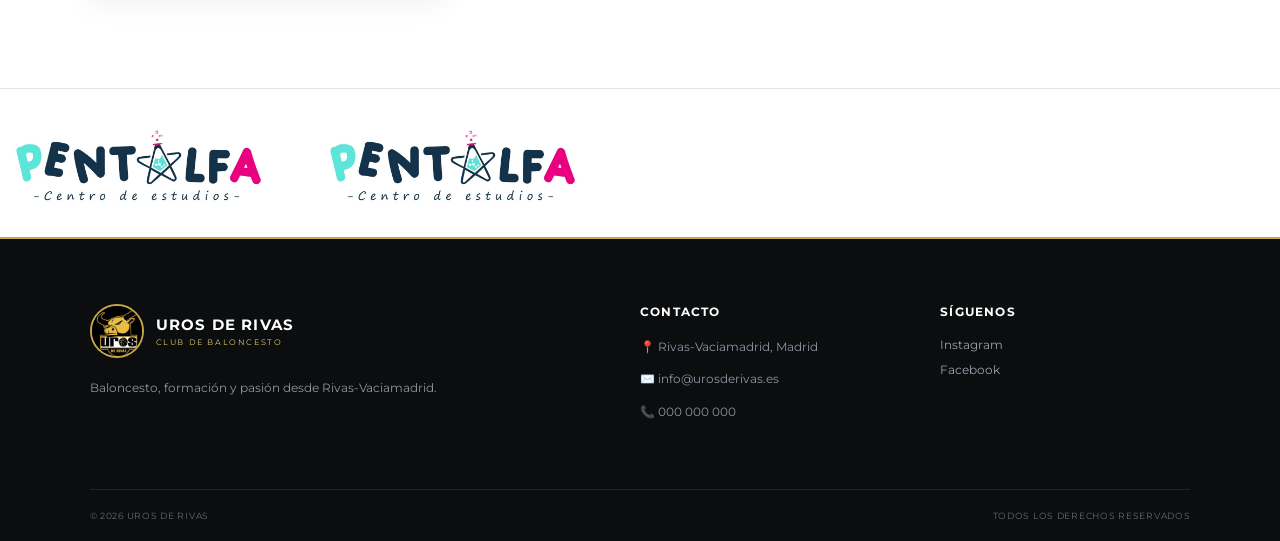
==== commit 4f293e04: "Add files via upload" ====
--- a/index.html
+++ b/index.html
@@ -197,6 +197,18 @@
 
 </main>
 
+
+<section class="sponsor-carousel-footer" aria-label="Patrocinadores">
+  <div class="sponsor-carousel-track">
+    <a class="sponsor-carousel-item" href="https://academiapentalfa.com/" target="_blank" rel="noopener noreferrer" aria-label="Visitar la web de Pentalfa">
+      <img src="img/PENTALFA.jpg" alt="Pentalfa">
+    </a>
+    <a class="sponsor-carousel-item" href="https://academiapentalfa.com/" target="_blank" rel="noopener noreferrer" aria-label="Visitar la web de Pentalfa">
+      <img src="img/PENTALFA.jpg" alt="Pentalfa">
+    </a>
+  </div>
+</section>
+
 <footer id="contacto">
   <div class="footer-main">
     <div>
--- a/style.css
+++ b/style.css
@@ -321,33 +321,39 @@
 }
 .cta-section p:last-child { margin: 0; color: rgba(255,255,255,.75); }
 
-.sponsors-section { overflow: hidden; }
-.sponsor-marquee {
+.sponsor-carousel-footer {
+  background: #fff;
+  padding: 28px 0;
   overflow: hidden;
-  padding: 15px 0;
-  mask-image: linear-gradient(to right, transparent, black 10%, black 90%, transparent);
-}
-.sponsor-track {
+  border-top: 1px solid var(--line);
+}
+.sponsor-carousel-track {
   width: max-content;
   display: flex;
-  gap: 14px;
-  animation: marquee 25s linear infinite;
-}
-.sponsor {
-  min-width: 190px;
-  height: 90px;
+  align-items: center;
+  gap: 34px;
+  animation: sponsorCarousel 24s linear infinite;
+}
+.sponsor-carousel-item {
+  width: 280px;
+  height: 92px;
+  flex: 0 0 280px;
   display: grid;
   place-items: center;
-  padding: 15px;
-  border: 1px solid var(--line);
-  background: #fafafa;
-  color: #858b95;
-  font-size: 11px;
-  font-weight: 800;
-  letter-spacing: .1em;
-  box-shadow: inset 0 -3px 0 var(--gold);
-}
-@keyframes marquee { to { transform: translateX(-50%); } }
+}
+.sponsor-carousel-item img {
+  display: block;
+  width: 100%;
+  height: 100%;
+  object-fit: contain;
+}
+.sponsor-carousel-item:hover img {
+  transform: scale(1.03);
+}
+@keyframes sponsorCarousel {
+  from { transform: translateX(0); }
+  to { transform: translateX(-50%); }
+}
 
 footer {
   background: var(--black);
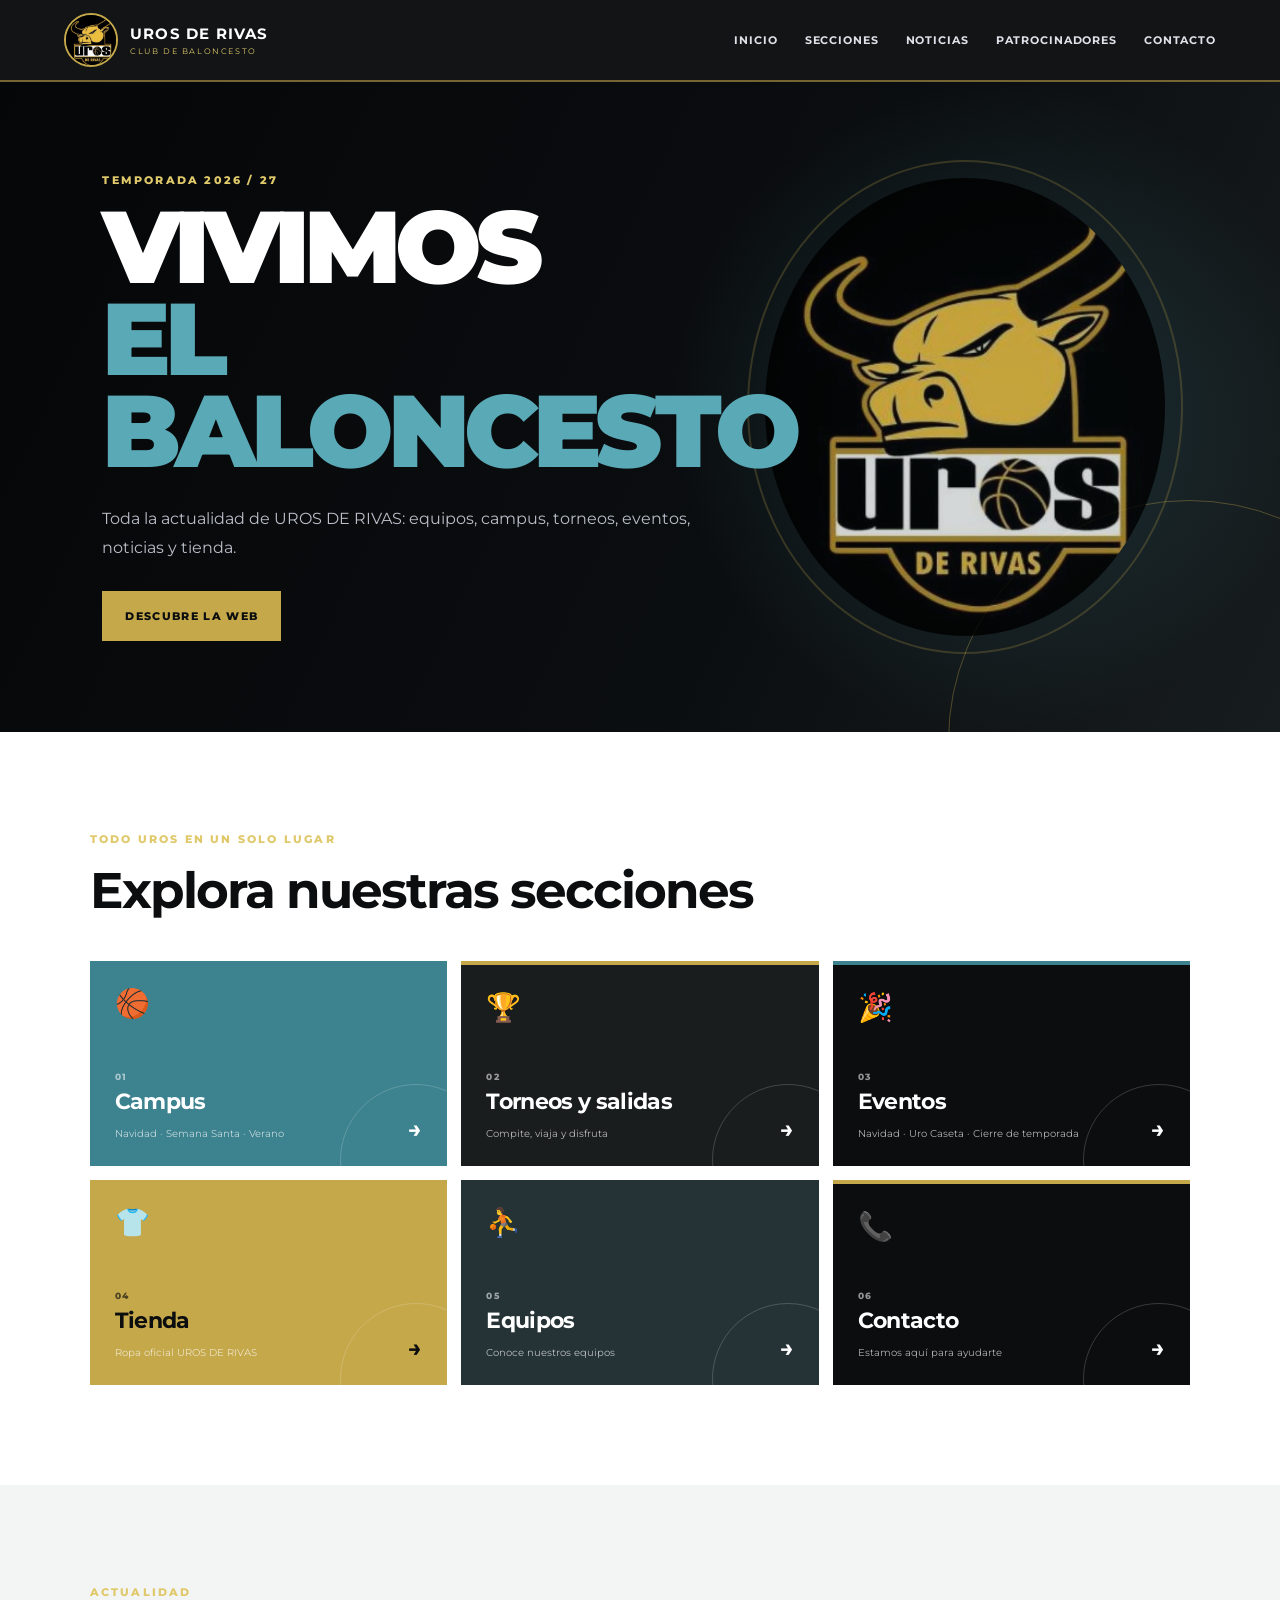
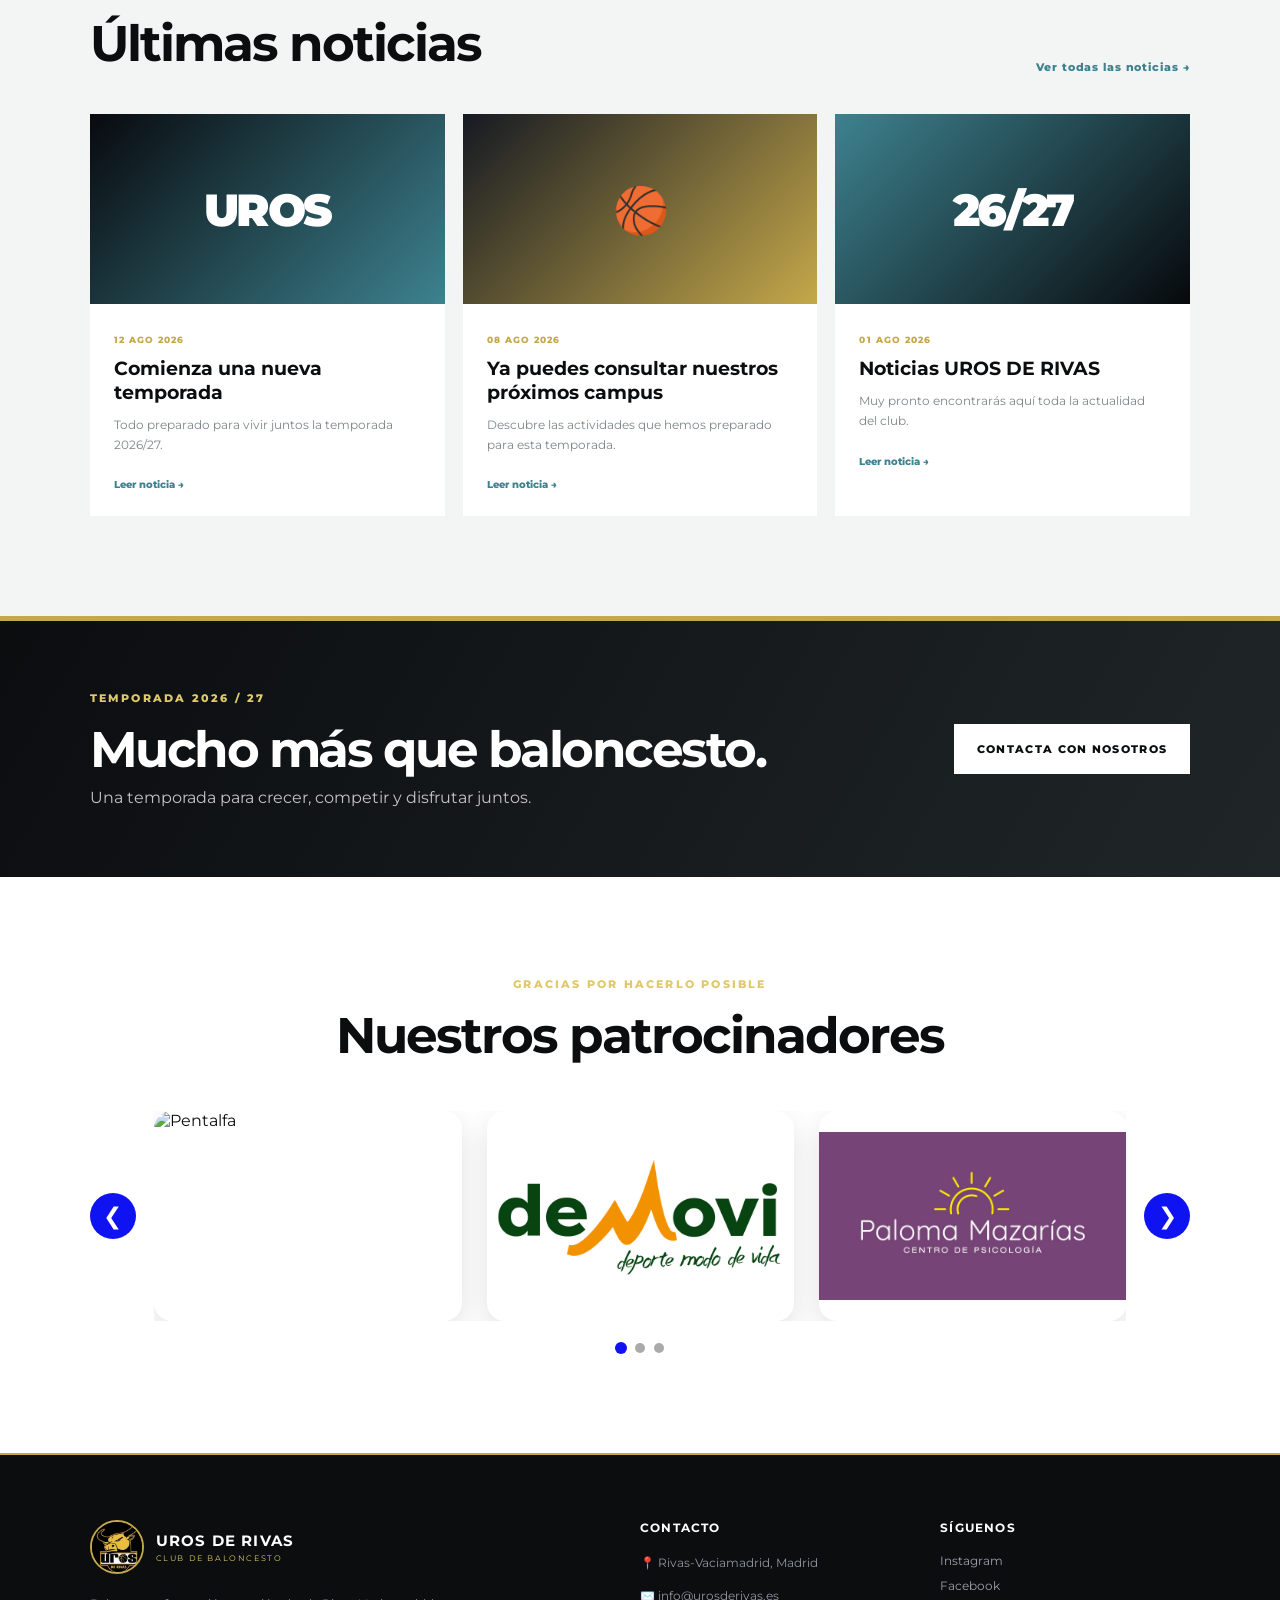
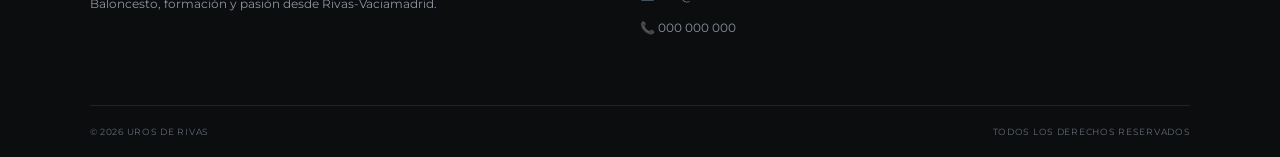
==== commit a5276f27: "Add files via upload" ====
--- a/index.html
+++ b/index.html
@@ -6,6 +6,127 @@
   <title>UROS DE RIVAS | Club de Baloncesto</title>
   <meta name="description" content="Web oficial de UROS DE RIVAS - Club de Baloncesto">
   <link rel="stylesheet" href="style.css">
+
+  <style>
+    /* =========================================================
+       PATROCINADORES - CARRUSEL
+       ========================================================= */
+
+    .sponsors-carousel {
+      width: 100%;
+      max-width: 1250px;
+      margin: 45px auto 0;
+      display: flex;
+      align-items: center;
+      gap: 18px;
+      overflow: hidden;
+    }
+
+    .sponsors-viewport {
+      flex: 1;
+      overflow: hidden;
+    }
+
+    .sponsors-track {
+      display: flex;
+      gap: 25px;
+      transition: transform 0.5s ease;
+      will-change: transform;
+    }
+
+    .sponsor-banner {
+      flex: 0 0 calc((100% - 50px) / 3);
+      height: 210px;
+      background: #fff;
+      border-radius: 18px;
+      overflow: hidden;
+      display: flex;
+      align-items: center;
+      justify-content: center;
+      box-shadow: 0 10px 30px rgba(0,0,0,.12);
+      transition: transform .25s ease, box-shadow .25s ease;
+      text-decoration: none;
+    }
+
+    .sponsor-banner:hover {
+      transform: translateY(-5px);
+      box-shadow: 0 15px 35px rgba(0,0,0,.18);
+    }
+
+    .sponsor-banner img {
+      width: 100%;
+      height: 100%;
+      object-fit: contain;
+      display: block;
+    }
+
+    .sponsor-arrow {
+      flex: 0 0 46px;
+      width: 46px;
+      height: 46px;
+      border: 0;
+      border-radius: 50%;
+      background: #1013f1;
+      color: #fff;
+      font-size: 23px;
+      cursor: pointer;
+      display: flex;
+      align-items: center;
+      justify-content: center;
+      transition: transform .2s ease;
+      z-index: 2;
+    }
+
+    .sponsor-arrow:hover {
+      transform: scale(1.08);
+    }
+
+    .sponsor-dots {
+      display: flex;
+      justify-content: center;
+      gap: 9px;
+      margin-top: 22px;
+    }
+
+    .sponsor-dot {
+      width: 10px;
+      height: 10px;
+      padding: 0;
+      border: 0;
+      border-radius: 50%;
+      background: #aaa;
+      cursor: pointer;
+    }
+
+    .sponsor-dot.active {
+      background: #1013f1;
+      transform: scale(1.2);
+    }
+
+    @media (max-width: 900px) {
+      .sponsor-banner {
+        flex-basis: calc((100% - 25px) / 2);
+      }
+    }
+
+    @media (max-width: 600px) {
+      .sponsors-carousel {
+        gap: 8px;
+      }
+
+      .sponsor-banner {
+        flex-basis: 100%;
+        height: 190px;
+      }
+
+      .sponsor-arrow {
+        flex-basis: 38px;
+        width: 38px;
+        height: 38px;
+        font-size: 19px;
+      }
+    }
+  </style>
 </head>
 <body>
 
@@ -21,16 +142,12 @@
   <button class="menu-toggle" aria-label="Abrir menú" aria-expanded="false">☰</button>
 
   <nav class="main-nav">
-    <a href="index.html#inicio">Inicio</a>
-    <a href="campus.html">Campus</a>
-    <a href="index.html#torneos">Torneos y salidas</a>
-    <a href="index.html#eventos">Eventos</a>
-    <a href="index.html#tienda">Tienda</a>
-    <a href="index.html#equipos">Equipos</a>
-    <a href="index.html#noticias">Noticias</a>
-    <a href="patrocinadores.html">Patrocinadores</a>
-    <a href="index.html#contacto">Contacto</a>
-    </nav>
+    <a href="#inicio">Inicio</a>
+    <a href="#secciones">Secciones</a>
+    <a href="#noticias">Noticias</a>
+    <a href="#patrocinadores">Patrocinadores</a>
+    <a href="#contacto">Contacto</a>
+  </nav>
 </header>
 
 <main id="inicio">
@@ -58,7 +175,7 @@
     </div>
 
     <div class="card-grid">
-      <a class="feature-card card-campus" href="campus.html">
+      <a class="feature-card card-campus" href="#">
         <span class="card-icon">🏀</span>
         <div>
           <p>01</p>
@@ -171,43 +288,81 @@
     <a class="btn btn-light" href="#contacto">CONTACTA CON NOSOTROS</a>
   </section>
 
+  <!-- =======================================================
+       PATROCINADORES
+       Solo se muestran las imágenes en el carrusel.
+       ======================================================= -->
   <section class="sponsors-section section" id="patrocinadores">
+
     <div class="section-heading center">
       <p class="eyebrow">GRACIAS POR HACERLO POSIBLE</p>
       <h2>Nuestros patrocinadores</h2>
-      <p class="sponsors-intro">
-        Empresas y profesionales que apoyan a UROS DE RIVAS y hacen posible seguir creciendo junto a nuestros jugadores y familias.
-      </p>
-    </div>
-
-    <div class="sponsors-grid">
-      <a class="sponsor-card" href="https://academiapentalfa.com/" target="_blank" rel="noopener noreferrer" aria-label="Visitar la web de Pentalfa">
-        <div class="sponsor-logo-wrap">
-          <img class="sponsor-logo" src="img/PENTALFA.jpg" alt="Pentalfa - Centro de estudios">
-        </div>
-        <div class="sponsor-body">
-          <p class="sponsor-tag">Patrocinador UROS DE RIVAS</p>
-          <h3>Pentalfa</h3>
-          <p>Centro de estudios especializado en refuerzo y apoyo escolar, preparación de EvAU y pruebas de acceso, con grupos reducidos y atención personalizada.</p>
-          <span class="sponsor-link">Visitar web →</span>
-        </div>
-      </a>
-    </div>
+    </div>
+
+    <div class="sponsors-carousel" aria-label="Patrocinadores">
+
+      <button class="sponsor-arrow sponsor-prev" aria-label="Patrocinador anterior">
+        &#10094;
+      </button>
+
+      <div class="sponsors-viewport">
+        <div class="sponsors-track">
+
+          <!-- PENTALFA -->
+          <a
+            class="sponsor-banner"
+            href="https://academiapentalfa.com/"
+            target="_blank"
+            rel="noopener noreferrer"
+            aria-label="Pentalfa"
+          >
+            <img src="img/pentalfa.jpg" alt="Pentalfa">
+          </a>
+
+          <!-- DEMOVI -->
+          <a
+            class="sponsor-banner"
+            href="#"
+            aria-label="deMovi"
+          >
+            <img
+              src="img/demovi.jpg"
+              alt="deMovi - deporte modo de vida"
+            >
+          </a>
+
+          <!-- PALOMA MAZARÍAS -->
+          <a
+            class="sponsor-banner"
+            href="https://psicologiapmazarias.com/"
+            target="_blank"
+            rel="noopener noreferrer"
+            aria-label="Paloma Mazarías"
+          >
+            <img
+              src="img/paloma-mazarias.jpg"
+              alt="Paloma Mazarías - Centro de Psicología"
+            >
+          </a>
+
+        </div>
+      </div>
+
+      <button class="sponsor-arrow sponsor-next" aria-label="Siguiente patrocinador">
+        &#10095;
+      </button>
+
+    </div>
+
+    <div class="sponsor-dots" aria-label="Seleccionar patrocinador">
+      <button class="sponsor-dot active" aria-label="Patrocinador 1"></button>
+      <button class="sponsor-dot" aria-label="Patrocinador 2"></button>
+      <button class="sponsor-dot" aria-label="Patrocinador 3"></button>
+    </div>
+
   </section>
 
 </main>
-
-
-<section class="sponsor-carousel-footer" aria-label="Patrocinadores">
-  <div class="sponsor-carousel-track">
-    <a class="sponsor-carousel-item" href="https://academiapentalfa.com/" target="_blank" rel="noopener noreferrer" aria-label="Visitar la web de Pentalfa">
-      <img src="img/PENTALFA.jpg" alt="Pentalfa">
-    </a>
-    <a class="sponsor-carousel-item" href="https://academiapentalfa.com/" target="_blank" rel="noopener noreferrer" aria-label="Visitar la web de Pentalfa">
-      <img src="img/PENTALFA.jpg" alt="Pentalfa">
-    </a>
-  </div>
-</section>
 
 <footer id="contacto">
   <div class="footer-main">
@@ -245,5 +400,98 @@
 </footer>
 
 <script src="script.js"></script>
+
+<script>
+  /* =========================================================
+     CARRUSEL DE PATROCINADORES
+     ========================================================= */
+
+  document.addEventListener("DOMContentLoaded", function () {
+
+    const track = document.querySelector(".sponsors-track");
+    const prev = document.querySelector(".sponsor-prev");
+    const next = document.querySelector(".sponsor-next");
+    const dots = document.querySelectorAll(".sponsor-dot");
+    const sponsors = document.querySelectorAll(".sponsor-banner");
+
+    if (!track || !prev || !next || !sponsors.length) return;
+
+    let current = 0;
+    let timer;
+
+    function visibleCount() {
+      if (window.innerWidth <= 600) return 1;
+      if (window.innerWidth <= 900) return 2;
+      return 3;
+    }
+
+    function maxIndex() {
+      return Math.max(0, sponsors.length - visibleCount());
+    }
+
+    function update() {
+      const first = sponsors[0];
+      if (!first) return;
+
+      const gap = 25;
+      const width = first.getBoundingClientRect().width;
+
+      track.style.transform =
+        "translateX(-" + (current * (width + gap)) + "px)";
+
+      dots.forEach(function(dot, index) {
+        dot.classList.toggle("active", index === current);
+      });
+    }
+
+    function goNext() {
+      current++;
+      if (current > maxIndex()) current = 0;
+      update();
+    }
+
+    function goPrev() {
+      current--;
+      if (current < 0) current = maxIndex();
+      update();
+    }
+
+    next.addEventListener("click", function() {
+      goNext();
+      restart();
+    });
+
+    prev.addEventListener("click", function() {
+      goPrev();
+      restart();
+    });
+
+    dots.forEach(function(dot, index) {
+      dot.addEventListener("click", function() {
+        current = Math.min(index, maxIndex());
+        update();
+        restart();
+      });
+    });
+
+    function start() {
+      timer = setInterval(goNext, 4500);
+    }
+
+    function restart() {
+      clearInterval(timer);
+      start();
+    }
+
+    window.addEventListener("resize", function() {
+      if (current > maxIndex()) current = maxIndex();
+      update();
+    });
+
+    update();
+    start();
+  });
+</script>
+
 </body>
 </html>
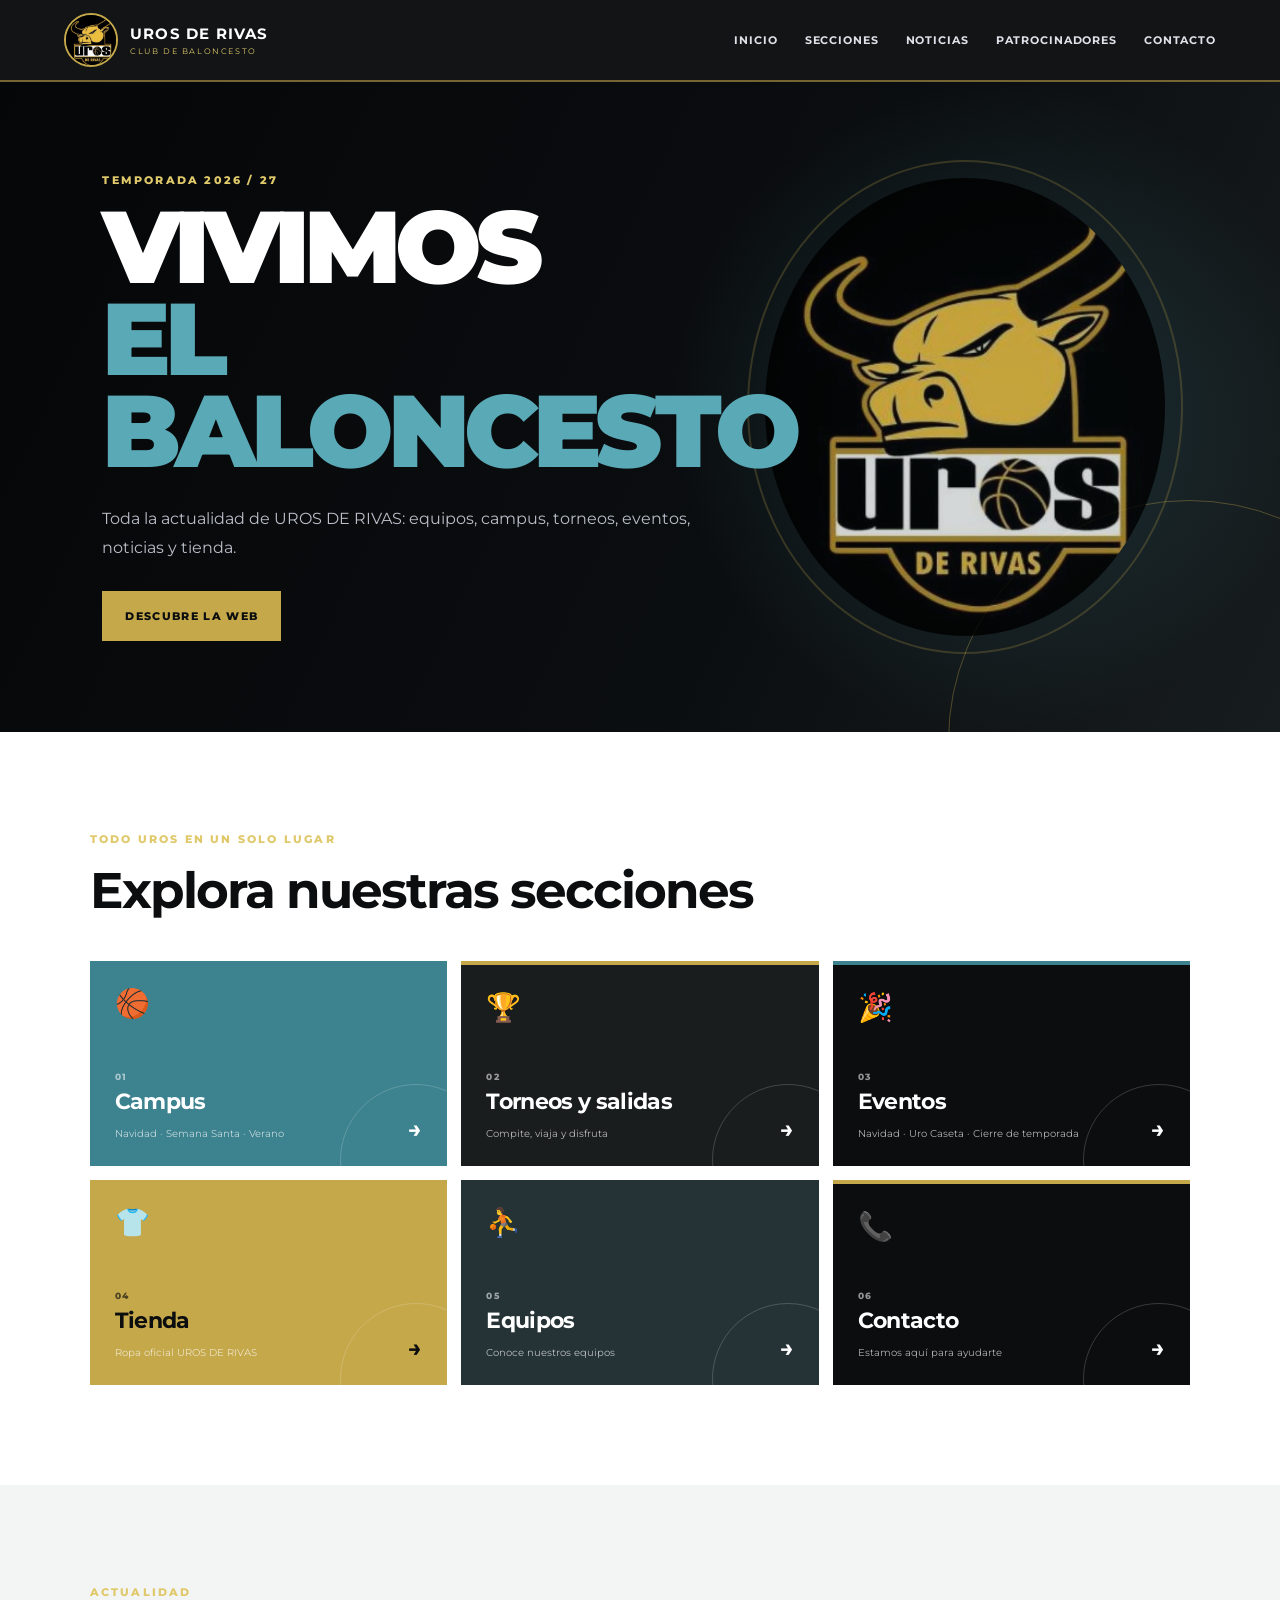
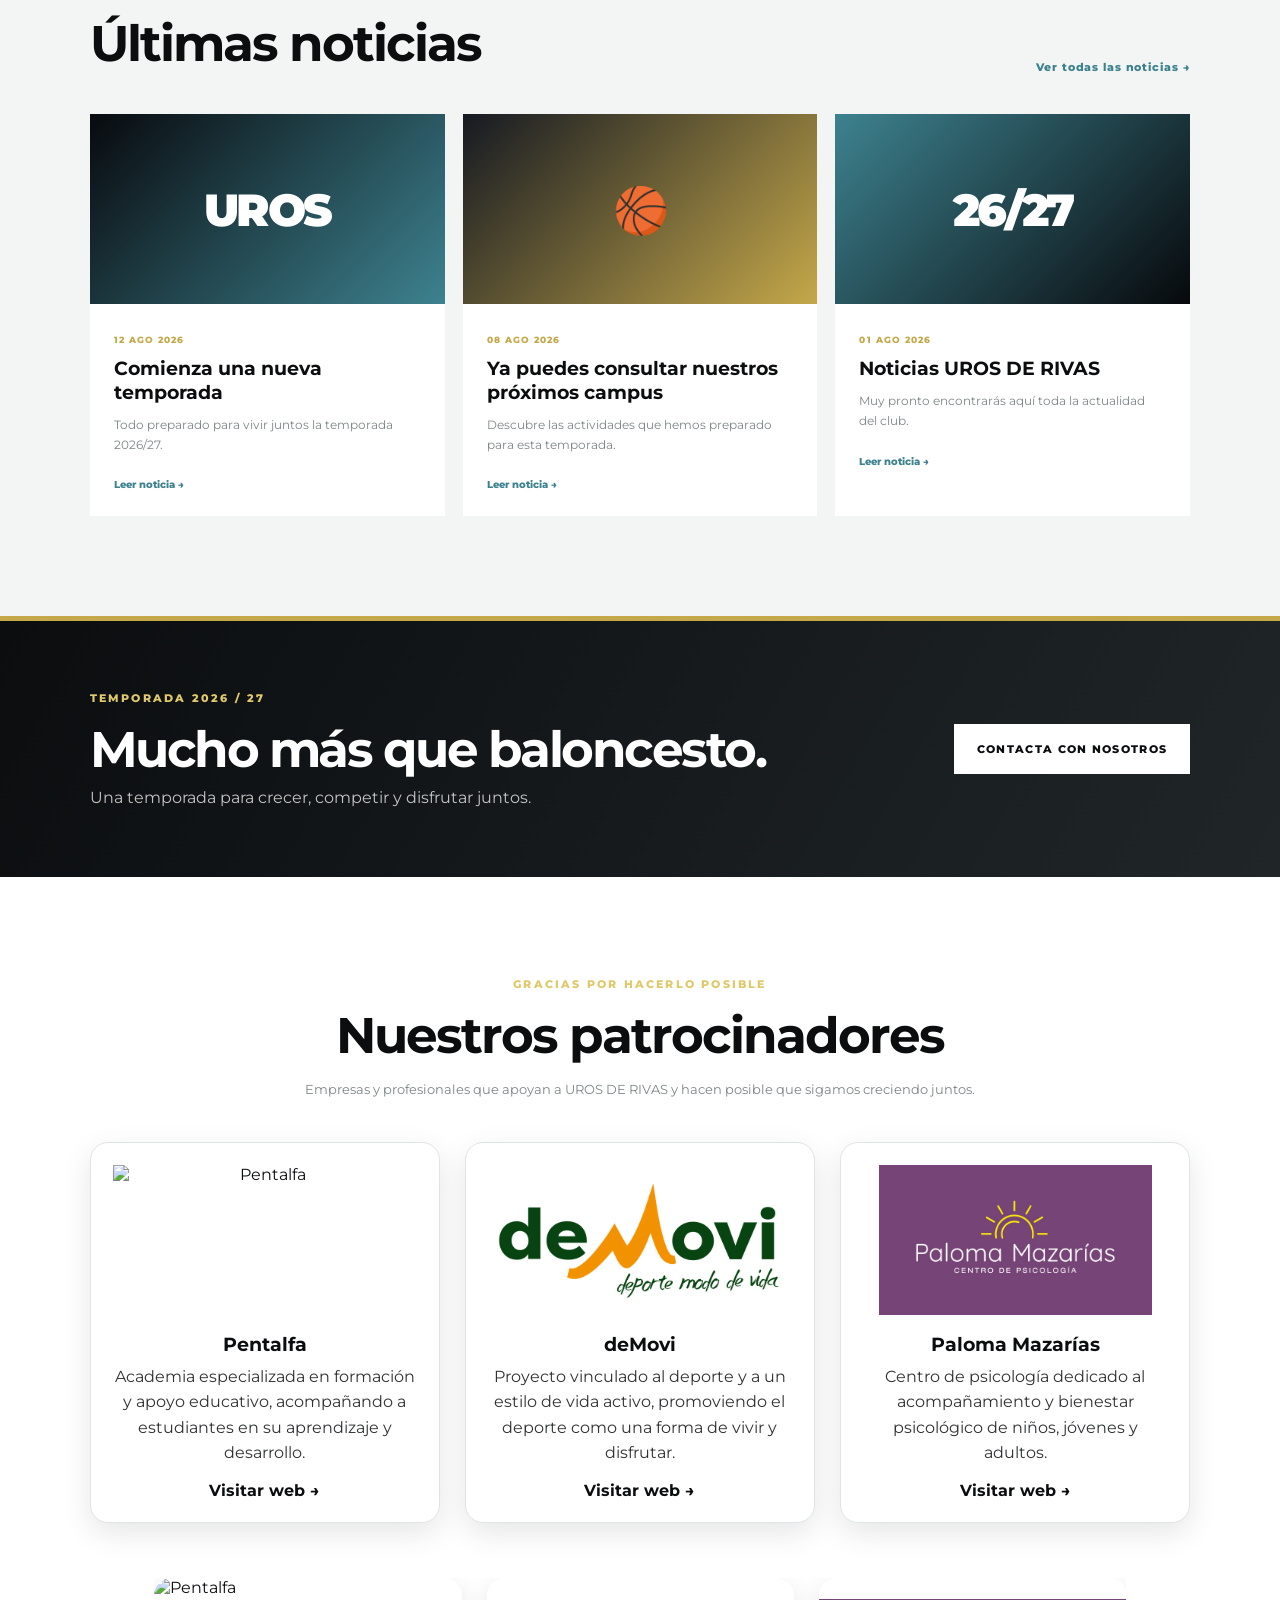
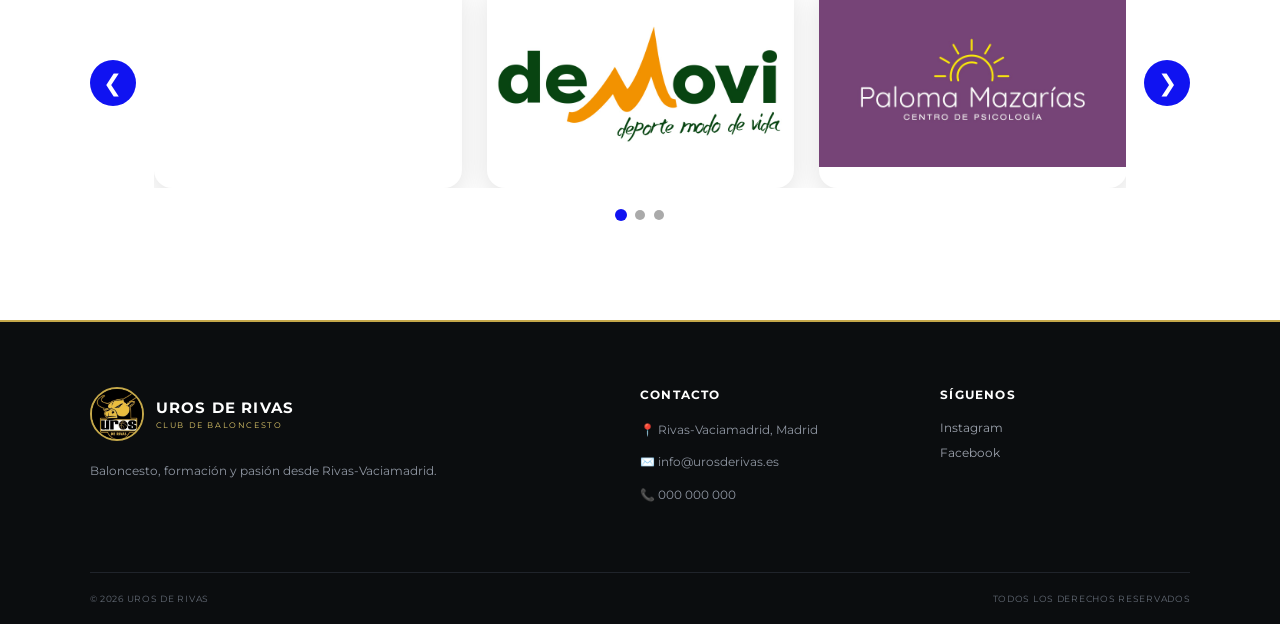
==== commit 702db86c: "Add files via upload" ====
--- a/index.html
+++ b/index.html
@@ -9,13 +9,84 @@
 
   <style>
     /* =========================================================
-       PATROCINADORES - CARRUSEL
+       PATROCINADORES
+       ========================================================= */
+
+    .sponsors-section {
+      overflow: hidden;
+    }
+
+    .sponsors-intro {
+      max-width: 760px;
+      margin: 12px auto 0;
+      text-align: center;
+    }
+
+    .sponsor-cards {
+      max-width: 1200px;
+      margin: 40px auto 55px;
+      display: grid;
+      grid-template-columns: repeat(3, 1fr);
+      gap: 25px;
+    }
+
+    .sponsor-card {
+      background: #fff;
+      border-radius: 18px;
+      padding: 22px;
+      box-shadow: 0 10px 30px rgba(0,0,0,.10);
+      text-align: center;
+      display: flex;
+      flex-direction: column;
+      align-items: center;
+      transition: transform .25s ease, box-shadow .25s ease;
+    }
+
+    .sponsor-card:hover {
+      transform: translateY(-5px);
+      box-shadow: 0 15px 35px rgba(0,0,0,.16);
+    }
+
+    .sponsor-card-link {
+      width: 100%;
+      display: flex;
+      justify-content: center;
+      align-items: center;
+      text-decoration: none;
+    }
+
+    .sponsor-card img {
+      width: 100%;
+      height: 150px;
+      object-fit: contain;
+      display: block;
+    }
+
+    .sponsor-card h3 {
+      margin: 18px 0 8px;
+    }
+
+    .sponsor-card p {
+      margin: 0;
+      line-height: 1.6;
+      opacity: .85;
+    }
+
+    .sponsor-card .sponsor-web {
+      display: inline-block;
+      margin-top: 15px;
+      font-weight: 700;
+      text-decoration: none;
+    }
+
+    /* =========================================================
+       CARRUSEL DE BANNERS
        ========================================================= */
 
     .sponsors-carousel {
       width: 100%;
       max-width: 1250px;
-      margin: 45px auto 0;
+      margin: 35px auto 0;
       display: flex;
       align-items: center;
       gap: 18px;
@@ -30,7 +101,7 @@
     .sponsors-track {
       display: flex;
       gap: 25px;
-      transition: transform 0.5s ease;
+      transition: transform .5s ease;
       will-change: transform;
     }
 
@@ -104,12 +175,20 @@
     }
 
     @media (max-width: 900px) {
+      .sponsor-cards {
+        grid-template-columns: repeat(2, 1fr);
+      }
+
       .sponsor-banner {
         flex-basis: calc((100% - 25px) / 2);
       }
     }
 
     @media (max-width: 600px) {
+      .sponsor-cards {
+        grid-template-columns: 1fr;
+      }
+
       .sponsors-carousel {
         gap: 8px;
       }
@@ -290,16 +369,113 @@
 
   <!-- =======================================================
        PATROCINADORES
-       Solo se muestran las imágenes en el carrusel.
        ======================================================= -->
   <section class="sponsors-section section" id="patrocinadores">
 
     <div class="section-heading center">
       <p class="eyebrow">GRACIAS POR HACERLO POSIBLE</p>
       <h2>Nuestros patrocinadores</h2>
-    </div>
-
-    <div class="sponsors-carousel" aria-label="Patrocinadores">
+      <p class="sponsors-intro">
+        Empresas y profesionales que apoyan a UROS DE RIVAS
+        y hacen posible que sigamos creciendo juntos.
+      </p>
+    </div>
+
+    <!-- SECCIÓN DE PATROCINADORES CON INFORMACIÓN -->
+    <div class="sponsor-cards">
+
+      <!-- PENTALFA -->
+      <article class="sponsor-card">
+        <a
+          class="sponsor-card-link"
+          href="https://academiapentalfa.com/"
+          target="_blank"
+          rel="noopener noreferrer"
+        >
+          <img src="img/pentalfa.jpg" alt="Pentalfa">
+        </a>
+
+        <h3>Pentalfa</h3>
+
+        <p>
+          Academia especializada en formación y apoyo educativo,
+          acompañando a estudiantes en su aprendizaje y desarrollo.
+        </p>
+
+        <a
+          class="sponsor-web"
+          href="https://academiapentalfa.com/"
+          target="_blank"
+          rel="noopener noreferrer"
+        >
+          Visitar web →
+        </a>
+      </article>
+
+      <!-- DEMOVI -->
+      <article class="sponsor-card">
+        <a
+          class="sponsor-card-link"
+          href="#"
+          aria-label="deMovi"
+        >
+          <img
+            src="img/demovi.jpg"
+            alt="deMovi - deporte modo de vida"
+          >
+        </a>
+
+        <h3>deMovi</h3>
+
+        <p>
+          Proyecto vinculado al deporte y a un estilo de vida activo,
+          promoviendo el deporte como una forma de vivir y disfrutar.
+        </p>
+
+        <a
+          class="sponsor-web"
+          href="#"
+          aria-label="Web de deMovi"
+        >
+          Visitar web →
+        </a>
+      </article>
+
+      <!-- PALOMA MAZARÍAS -->
+      <article class="sponsor-card">
+        <a
+          class="sponsor-card-link"
+          href="https://psicologiapmazarias.com/"
+          target="_blank"
+          rel="noopener noreferrer"
+        >
+          <img
+            src="img/paloma-mazarias.jpg"
+            alt="Paloma Mazarías - Centro de Psicología"
+          >
+        </a>
+
+        <h3>Paloma Mazarías</h3>
+
+        <p>
+          Centro de psicología dedicado al acompañamiento y
+          bienestar psicológico de niños, jóvenes y adultos.
+        </p>
+
+        <a
+          class="sponsor-web"
+          href="https://psicologiapmazarias.com/"
+          target="_blank"
+          rel="noopener noreferrer"
+        >
+          Visitar web →
+        </a>
+      </article>
+
+    </div>
+
+    <!-- CARRUSEL: SOLO IMÁGENES/BANNERS -->
+    <div class="sponsors-carousel" aria-label="Banners de patrocinadores">
 
       <button class="sponsor-arrow sponsor-prev" aria-label="Patrocinador anterior">
         &#10094;
@@ -308,7 +484,6 @@
       <div class="sponsors-viewport">
         <div class="sponsors-track">
 
-          <!-- PENTALFA -->
           <a
             class="sponsor-banner"
             href="https://academiapentalfa.com/"
@@ -319,19 +494,14 @@
             <img src="img/pentalfa.jpg" alt="Pentalfa">
           </a>
 
-          <!-- DEMOVI -->
           <a
             class="sponsor-banner"
             href="#"
             aria-label="deMovi"
           >
-            <img
-              src="img/demovi.jpg"
-              alt="deMovi - deporte modo de vida"
-            >
+            <img src="img/demovi.jpg" alt="deMovi - deporte modo de vida">
           </a>
 
-          <!-- PALOMA MAZARÍAS -->
           <a
             class="sponsor-banner"
             href="https://psicologiapmazarias.com/"
@@ -402,95 +572,91 @@
 <script src="script.js"></script>
 
 <script>
-  /* =========================================================
-     CARRUSEL DE PATROCINADORES
-     ========================================================= */
-
-  document.addEventListener("DOMContentLoaded", function () {
-
-    const track = document.querySelector(".sponsors-track");
-    const prev = document.querySelector(".sponsor-prev");
-    const next = document.querySelector(".sponsor-next");
-    const dots = document.querySelectorAll(".sponsor-dot");
-    const sponsors = document.querySelectorAll(".sponsor-banner");
-
-    if (!track || !prev || !next || !sponsors.length) return;
-
-    let current = 0;
-    let timer;
-
-    function visibleCount() {
-      if (window.innerWidth <= 600) return 1;
-      if (window.innerWidth <= 900) return 2;
-      return 3;
-    }
-
-    function maxIndex() {
-      return Math.max(0, sponsors.length - visibleCount());
-    }
-
-    function update() {
-      const first = sponsors[0];
-      if (!first) return;
-
-      const gap = 25;
-      const width = first.getBoundingClientRect().width;
-
-      track.style.transform =
-        "translateX(-" + (current * (width + gap)) + "px)";
-
-      dots.forEach(function(dot, index) {
-        dot.classList.toggle("active", index === current);
-      });
-    }
-
-    function goNext() {
-      current++;
-      if (current > maxIndex()) current = 0;
+document.addEventListener("DOMContentLoaded", function () {
+
+  const track = document.querySelector(".sponsors-track");
+  const prev = document.querySelector(".sponsor-prev");
+  const next = document.querySelector(".sponsor-next");
+  const dots = document.querySelectorAll(".sponsor-dot");
+  const sponsors = document.querySelectorAll(".sponsor-banner");
+
+  if (!track || !prev || !next || !sponsors.length) return;
+
+  let current = 0;
+  let timer;
+
+  function visibleCount() {
+    if (window.innerWidth <= 600) return 1;
+    if (window.innerWidth <= 900) return 2;
+    return 3;
+  }
+
+  function maxIndex() {
+    return Math.max(0, sponsors.length - visibleCount());
+  }
+
+  function update() {
+    const first = sponsors[0];
+    if (!first) return;
+
+    const gap = 25;
+    const width = first.getBoundingClientRect().width;
+
+    track.style.transform =
+      "translateX(-" + (current * (width + gap)) + "px)";
+
+    dots.forEach(function(dot, index) {
+      dot.classList.toggle("active", index === current);
+    });
+  }
+
+  function goNext() {
+    current++;
+    if (current > maxIndex()) current = 0;
+    update();
+  }
+
+  function goPrev() {
+    current--;
+    if (current < 0) current = maxIndex();
+    update();
+  }
+
+  next.addEventListener("click", function () {
+    goNext();
+    restart();
+  });
+
+  prev.addEventListener("click", function () {
+    goPrev();
+    restart();
+  });
+
+  dots.forEach(function (dot, index) {
+    dot.addEventListener("click", function () {
+      current = Math.min(index, maxIndex());
       update();
-    }
-
-    function goPrev() {
-      current--;
-      if (current < 0) current = maxIndex();
-      update();
-    }
-
-    next.addEventListener("click", function() {
-      goNext();
       restart();
     });
-
-    prev.addEventListener("click", function() {
-      goPrev();
-      restart();
-    });
-
-    dots.forEach(function(dot, index) {
-      dot.addEventListener("click", function() {
-        current = Math.min(index, maxIndex());
-        update();
-        restart();
-      });
-    });
-
-    function start() {
-      timer = setInterval(goNext, 4500);
-    }
-
-    function restart() {
-      clearInterval(timer);
-      start();
-    }
-
-    window.addEventListener("resize", function() {
-      if (current > maxIndex()) current = maxIndex();
-      update();
-    });
-
+  });
+
+  function start() {
+    timer = setInterval(goNext, 4500);
+  }
+
+  function restart() {
+    clearInterval(timer);
+    start();
+  }
+
+  window.addEventListener("resize", function () {
+    if (current > maxIndex()) current = maxIndex();
     update();
-    start();
   });
+
+  update();
+  start();
+});
 </script>
 
 </body>
